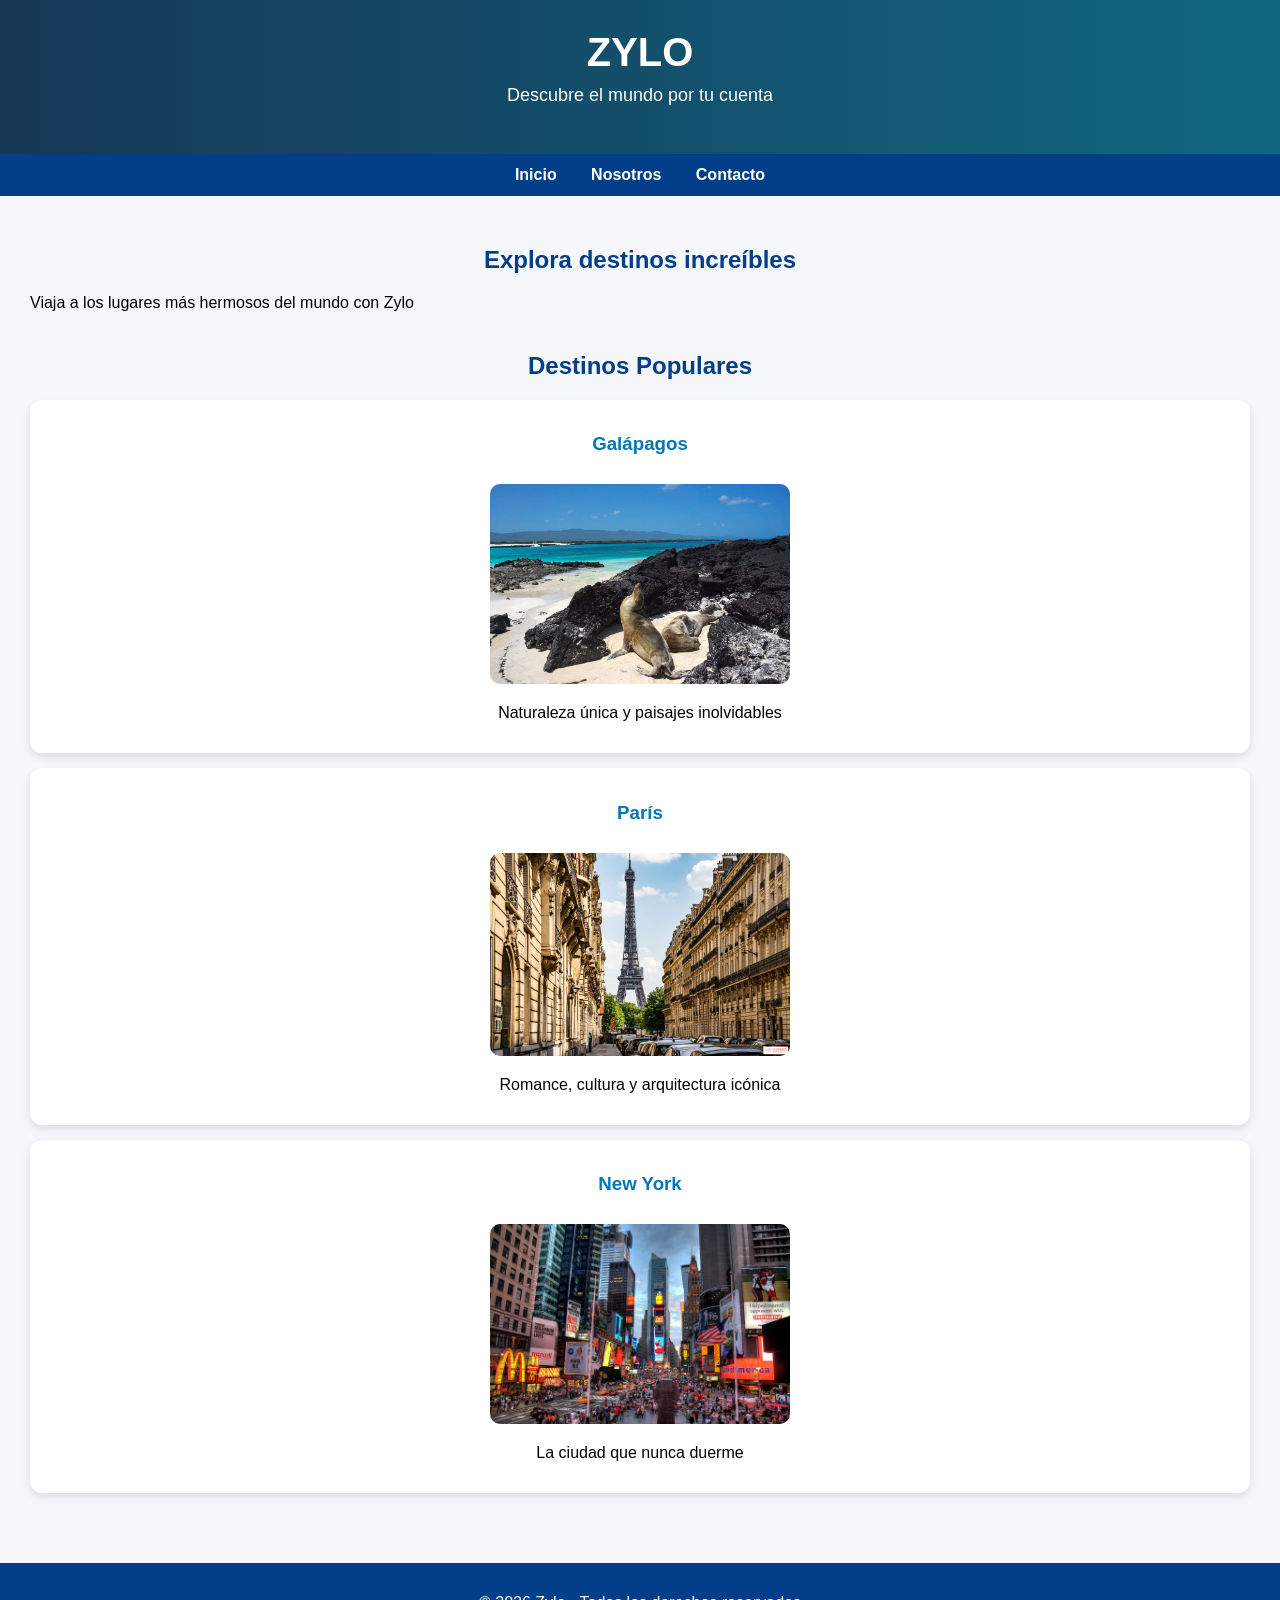
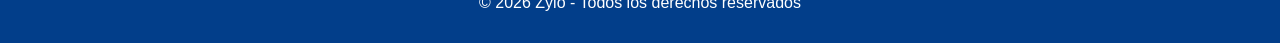
==== HTML/index.html @ 248eb71b "Primer Commit - Zylo" ====
<!DOCTYPE html>
<html lang="es">
<head>
    <meta charset="utf-8">
    <title>Zylo</title>
    <link rel="stylesheet" href="../CSS/style.css">
</head>

<body>

<!-- Header -->
 <header>
    <h1>ZYLO</h1>
    <p>Descubre el mundo por tu cuenta</p>
 </header>

<!-- Nav -->
<nav>
    <a href="index.html">Inicio</a>
    <a href="nosotros.html">Nosotros</a>
    <a href="contacto.html">Contacto</a>
</nav>

<main>
    <!-- Saludo para la bienvenida-->
     <section>
        <h2>Explora destinos increíbles</h2>
        <p>Viaja a los lugares más hermosos del mundo con Zylo</p>
     </section>

     <!--Destinos-->
     <section>
        <h2>Destinos Populares</h2>

        <article>
            <h3>Galápagos</h3>
            <img src="../CSS/img/islagalapagos.jpg" alt="foto de las Islas Galápagos" width="300">
            <p>Naturaleza única y paisajes inolvidables</p>
        </article>

        <article>
            <h3>París</h3>
            <img src="../CSS/img/paris.jpg" alt="Foto tomada en el centro de París" width="300">
            <p>Romance, cultura y arquitectura icónica</p>
        </article>

        <article>
            <h3>New York</h3>
            <img src="../CSS/img/newyork.jpg" alt="Foto de Times Square" width="300">
            <p>La ciudad que nunca duerme</p>
        </article>

     </section>

</main>

<!--Footer-->
<footer>
    <p>© 2026 Zylo - Todos los derechos reservados</p>
</footer>
</body>
</html>
---- CSS/style.css ----
body {
    margin: 0;
    font-family: 'Segoe UI', Tahoma, Geneva, Verdana, sans-serif;
    background-color: #f5f7fa;

}

/* Header */
header {
    background: linear-gradient(to right, #163857, #106780);
    color: white;
    text-align: center;
    padding: 30px 20px;
}

header h1{
    margin: 0;
    font-size: 40px;
}

header p{
    margin-top: 10px;
    font-size: 18px;
}

/* Nav */
nav {
    background-color: #023e8a;
    padding: 12px;
    text-align: center;
}

nav a {
    color: white;
    margin: 0 15px;
    text-decoration: none;
    font-weight: bold;
    transition: 0.6s;
}

nav a:hover {
    color: #90e0ef;
}

/* Main */
main {
    padding: 30px;
}

/* Secciones */
section {
    margin-bottom: 40px;
}


/* Destinos */
article {
    background: white;
    padding: 15px;
    margin: 15px 0;
    border-radius: 12px;
    box-shadow: 0 4px 10px rgba(0,0,0,0.1);
    text-align: center;
}


/* IMÁGENES */
article img {
    width: 100%;
    max-width: 300px;
    border-radius: 10px;
    margin-top: 10px;
}

/* TITULOS */
h2 {
    text-align: center;
    color: #023e8a;
}

h3 {
    color: #0077b6;
}

/* FOOTER */
footer {
    background-color: #023e8a;
    color: white;
    text-align: center;
    padding: 15px;
}


/* FORMULARIO */
form {
    max-width: 400px;
    margin: auto;
}

input, textarea, select {
    width: 100%;
    padding: 10px;
    margin-top: 5px;
    border-radius: 8px;
    border: 1px solid #ccc;
}

button {
    background: #0077b6;
    color: white;
    padding: 10px;
    border: none;
    border-radius: 8px;
    cursor: pointer;
    width: 100%;
}

button:hover {
    background: #023e8a;
}
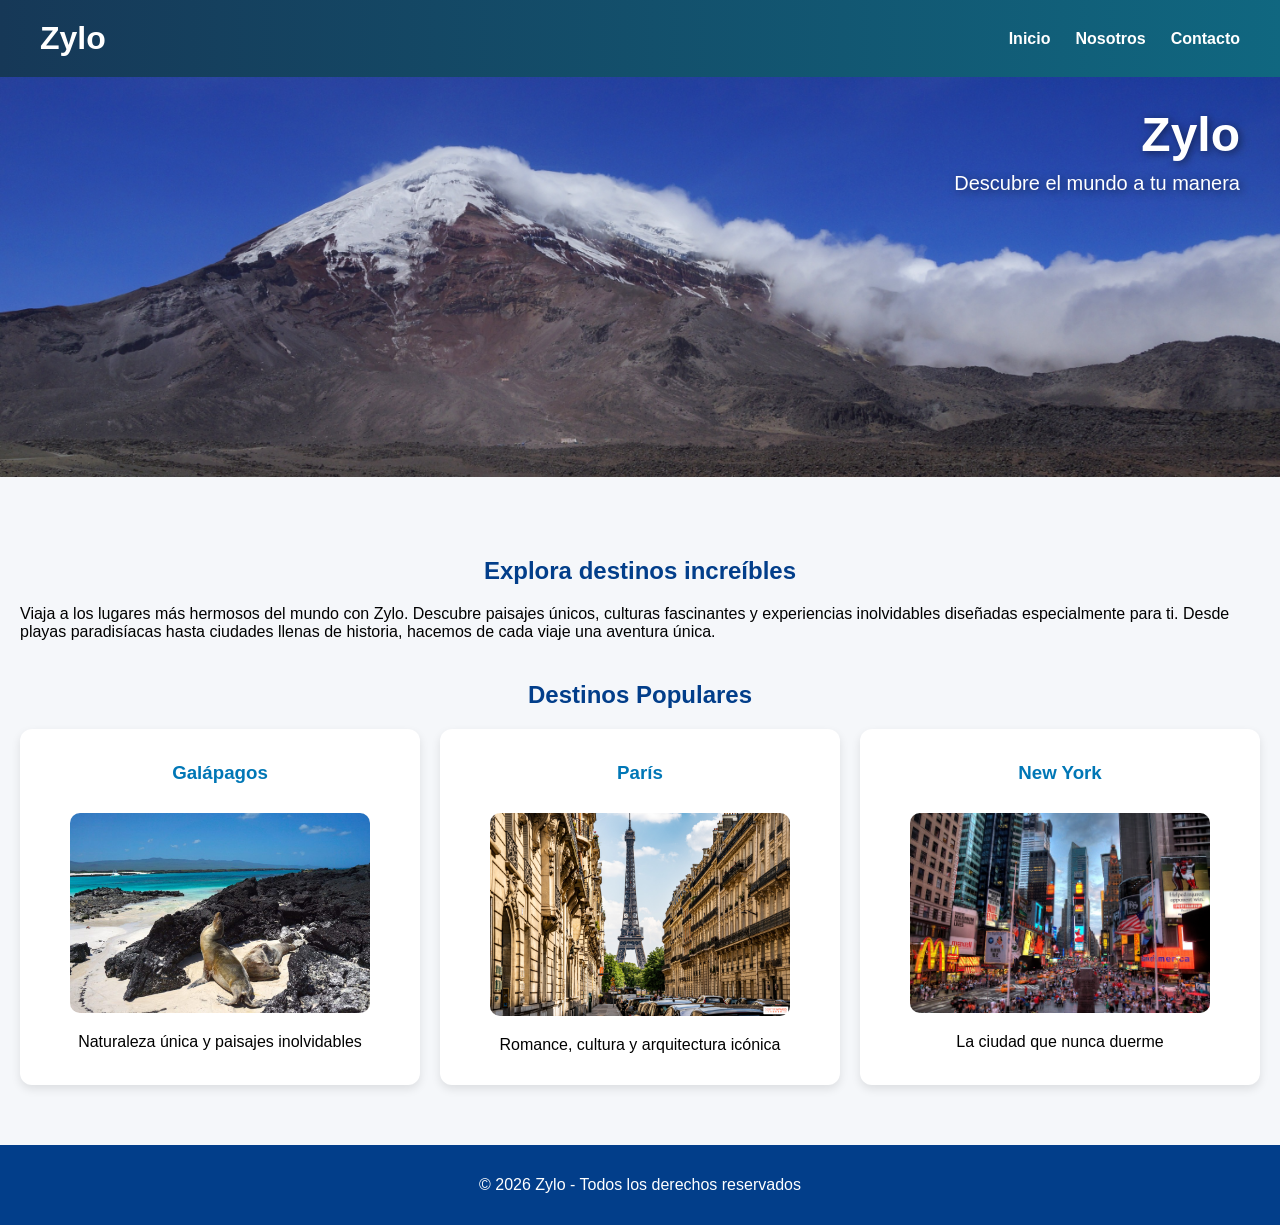
==== commit 919da1da: "cambios" ====
--- a/HTML/index.html
+++ b/HTML/index.html
@@ -8,55 +8,63 @@
 
 <body>
 
-<!-- Header -->
- <header>
-    <h1>ZYLO</h1>
-    <p>Descubre el mundo por tu cuenta</p>
- </header>
+<header>
+    <h1>Zylo</h1>
 
-<!-- Nav -->
-<nav>
+    <nav>
     <a href="index.html">Inicio</a>
     <a href="nosotros.html">Nosotros</a>
     <a href="contacto.html">Contacto</a>
 </nav>
+</header>
+
+<section class="hero">
+    <img src="../CSS/img/alejomiranda-ecuador-766946.jpg" alt="Chimborazo">
+    <div class="hero-content">
+        <h1>Zylo</h1>
+        <p>Descubre el mundo a tu manera</p>
+    </div>
+</section>
 
 <main>
     <!-- Saludo para la bienvenida-->
      <section>
         <h2>Explora destinos increíbles</h2>
-        <p>Viaja a los lugares más hermosos del mundo con Zylo</p>
+        <p>Viaja a los lugares más hermosos del mundo con Zylo. Descubre paisajes únicos, culturas fascinantes y experiencias inolvidables diseñadas especialmente para ti. Desde playas paradisíacas hasta ciudades llenas de historia, hacemos de cada viaje una aventura única.</p>
      </section>
 
      <!--Destinos-->
      <section>
         <h2>Destinos Populares</h2>
 
-        <article>
-            <h3>Galápagos</h3>
-            <img src="../CSS/img/islagalapagos.jpg" alt="foto de las Islas Galápagos" width="300">
-            <p>Naturaleza única y paisajes inolvidables</p>
-        </article>
+        <div class="destinos-container">
+            <article>
+                <h3>Galápagos</h3>
+                <img src="../CSS/img/islagalapagos.jpg" alt="foto de las Islas Galápagos" width="300">
+                <p>Naturaleza única y paisajes inolvidables</p>
+            </article>
 
-        <article>
-            <h3>París</h3>
-            <img src="../CSS/img/paris.jpg" alt="Foto tomada en el centro de París" width="300">
-            <p>Romance, cultura y arquitectura icónica</p>
-        </article>
+            <article>
+                <h3>París</h3>
+                <img src="../CSS/img/paris.jpg" alt="Foto tomada en el centro de París" width="300">
+                <p>Romance, cultura y arquitectura icónica</p>
+            </article>
 
-        <article>
-            <h3>New York</h3>
-            <img src="../CSS/img/newyork.jpg" alt="Foto de Times Square" width="300">
-            <p>La ciudad que nunca duerme</p>
-        </article>
+            <article>
+                <h3>New York</h3>
+                <img src="../CSS/img/newyork.jpg" alt="Foto de Times Square" width="300">
+                <p>La ciudad que nunca duerme</p>
+            </article>
+        </div>
 
      </section>
 
 </main>
 
-<!--Footer-->
+<!-- Footer -->
 <footer>
     <p>© 2026 Zylo - Todos los derechos reservados</p>
 </footer>
+
 </body>
 </html>
--- a/CSS/style.css
+++ b/CSS/style.css
@@ -9,30 +9,29 @@
 header {
     background: linear-gradient(to right, #163857, #106780);
     color: white;
-    text-align: center;
-    padding: 30px 20px;
+    padding: 20px 40px;
+    display: flex;
+    justify-content: space-between;
+    align-items: center;
 }
 
 header h1{
     margin: 0;
-    font-size: 40px;
+    font-size: 32px;
+    flex-shrink: 0;
 }
 
 header p{
-    margin-top: 10px;
-    font-size: 18px;
-}
-
-/* Nav */
-nav {
-    background-color: #023e8a;
-    padding: 12px;
-    text-align: center;
+    display: none;
+}
+
+header nav {
+    display: flex;
+    gap: 25px;
 }
 
 nav a {
     color: white;
-    margin: 0 15px;
     text-decoration: none;
     font-weight: bold;
     transition: 0.6s;
@@ -42,9 +41,45 @@
     color: #90e0ef;
 }
 
+/* Hero Section */
+.hero {
+    position: relative;
+    width: 100%;
+    height: 400px;
+    overflow: hidden;
+}
+
+.hero img {
+    width: 100%;
+    height: 100%;
+    object-fit: cover;
+    display: block;
+}
+
+.hero-content {
+    position: absolute;
+    top: 30px;
+    right: 40px;
+    text-align: right;
+    color: white;
+    text-shadow: 2px 2px 8px rgba(0, 0, 0, 0.5);
+
+}
+
+.hero-content h1 {
+    margin: 0;
+    font-size: 48px;
+    font-weight: bold;
+}
+
+.hero-content p {
+    margin: 10px 0 0 0;
+    font-size: 20px;
+}
+
 /* Main */
 main {
-    padding: 30px;
+    padding: 20px;
 }
 
 /* Secciones */
@@ -54,13 +89,22 @@
 
 
 /* Destinos */
+.destinos-container {
+    display: flex;
+    justify-content: space-between;
+    gap: 20px;
+    flex-wrap: wrap;
+}
+
 article {
     background: white;
     padding: 15px;
-    margin: 15px 0;
+    margin: 0;
     border-radius: 12px;
     box-shadow: 0 4px 10px rgba(0,0,0,0.1);
     text-align: center;
+    flex: 1;
+    min-width: 250px;
 }
 
 
@@ -117,4 +161,103 @@
 
 button:hover {
     background: #023e8a;
+}
+
+/* Página Nosotros */
+.nosotros-content {
+    display: flex;
+    gap: 40px;
+    align-items: flex-start;
+}
+
+.texto-nosotros {
+    flex: 2;
+    text-align: left;
+}
+
+.texto-nosotros h2 {
+    text-align: left;
+    color: #023e8a;
+}
+
+.texto-nosotros p, .texto-nosotros ul {
+    text-align: left;
+}
+
+.imagen-nosotros {
+    flex: 1;
+}
+
+.imagen-nosotros img {
+    width: 100%;
+    max-width: 400px;
+    border-radius: 12px;
+    box-shadow: 0 4px 10px rgba(0,0,0,0.1);
+}
+
+/* Página Contacto */
+.contacto-content {
+    display: flex;
+    gap: 15px;
+    align-items: flex-start;
+}
+
+.formulario-contacto {
+    flex: 1;
+    text-align: left;
+}
+
+.formulario-contacto h2 {
+    text-align: left;
+    color: #023e8a;
+}
+
+.formulario-contacto p {
+    text-align: left;
+}
+
+.destinos-contacto {
+    flex: 1;
+    text-align: left;
+}
+
+.destinos-contacto h2 {
+    text-align: left;
+    color: #023e8a;
+}
+
+.destinos-contacto .destinos-container {
+    display: flex;
+    flex-direction: column;
+    gap: 10px;
+}
+
+.destinos-contacto article {
+    margin: 0;
+    padding: 10px;
+    display: flex;
+    gap: 15px;
+    align-items: flex-start;
+}
+
+.destinos-contacto article img {
+    width: 120px;
+    height: 80px;
+    object-fit: cover;
+    border-radius: 8px;
+    flex-shrink: 0;
+}
+
+.destinos-contacto article .texto-destino {
+    flex: 1;
+}
+
+.destinos-contacto article h3 {
+    margin: 0 0 5px 0;
+    font-size: 16px;
+}
+
+.destinos-contacto article p {
+    margin: 0;
+    font-size: 14px;
 }
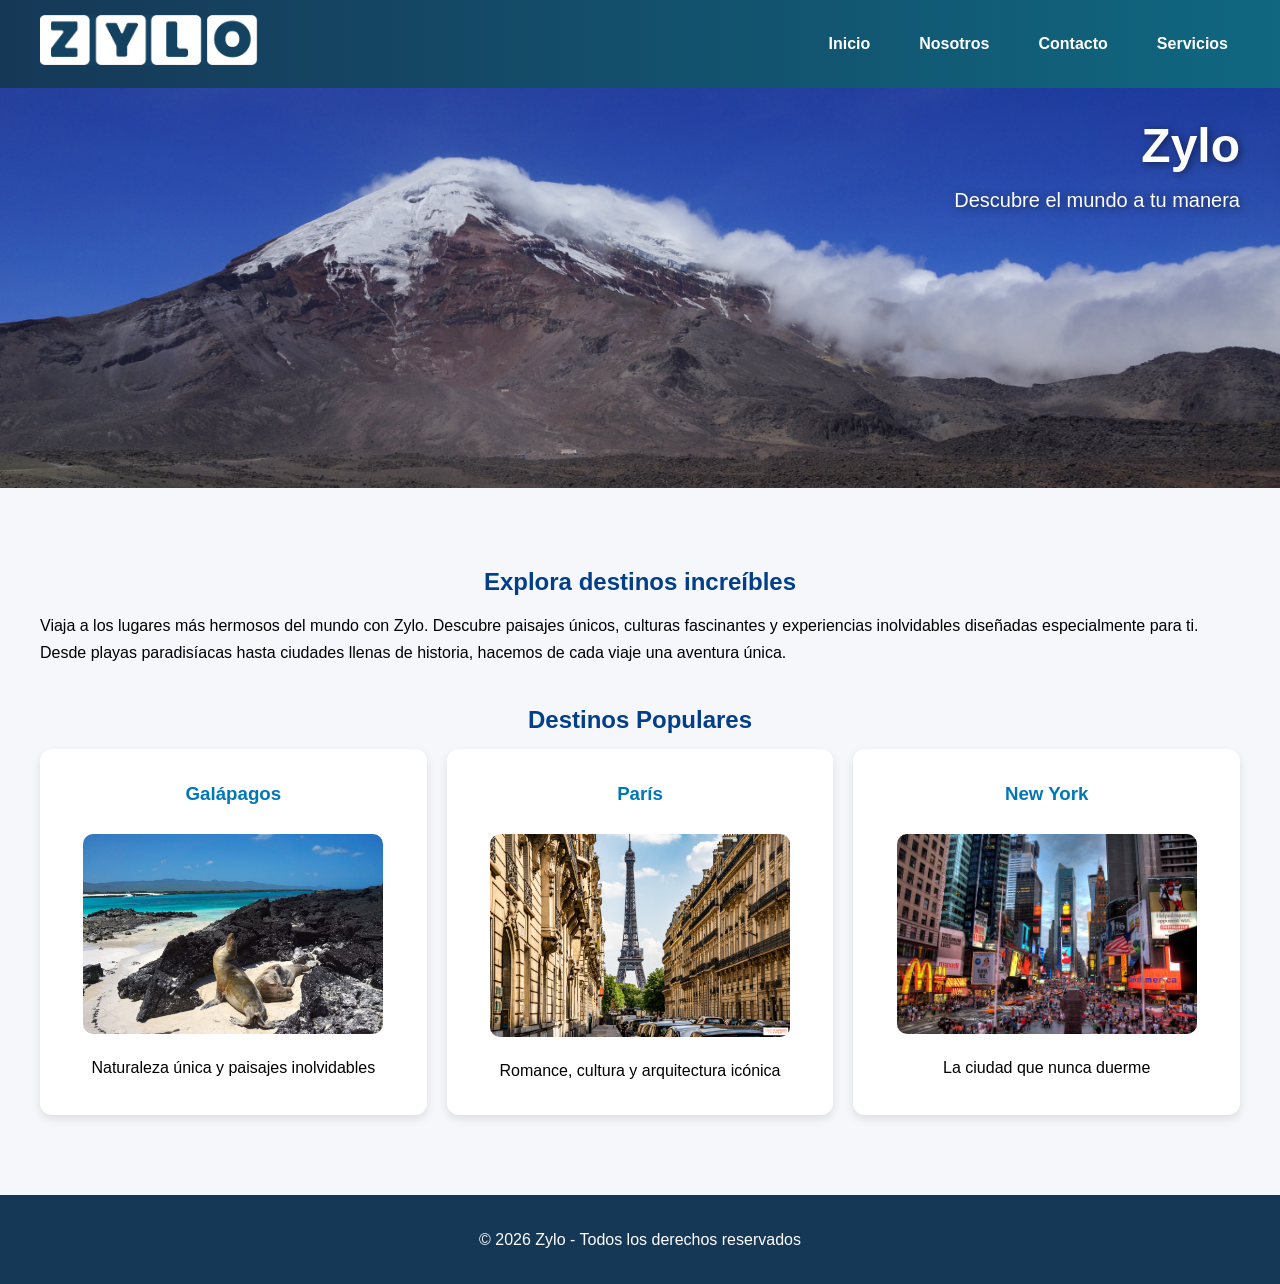
==== commit e844e320: "Nueva Pagina, y cambios, Logo" ====
--- a/HTML/index.html
+++ b/HTML/index.html
@@ -4,17 +4,21 @@
     <meta charset="utf-8">
     <title>Zylo</title>
     <link rel="stylesheet" href="../CSS/style.css">
+    <link rel="icon" href="../CSS/img/icon ZYLO-02-02.png " type="image/img">
 </head>
 
 <body>
 
 <header>
-    <h1>Zylo</h1>
+    <h1>
+        <img src="../CSS/img/Y - ZYLO_Mesa de trabajo 1.png" alt="ZYLO" logo>
+    </h1>
 
     <nav>
     <a href="index.html">Inicio</a>
     <a href="nosotros.html">Nosotros</a>
     <a href="contacto.html">Contacto</a>
+    <a href="servicios.html">Servicios</a>
 </nav>
 </header>
 
--- a/CSS/style.css
+++ b/CSS/style.css
@@ -9,10 +9,16 @@
 header {
     background: linear-gradient(to right, #163857, #106780);
     color: white;
-    padding: 20px 40px;
+    padding: 15px 40px;
     display: flex;
     justify-content: space-between;
     align-items: center;
+    box-shadow: 0 2px 8px rgba(0,0,0,0.2);
+}
+
+header h1 img{
+    height: 50px;
+    width: auto;
 }
 
 header h1{
@@ -35,10 +41,12 @@
     text-decoration: none;
     font-weight: bold;
     transition: 0.6s;
+    padding: 8px 12px;
+    border-radius: 6px;
 }
 
 nav a:hover {
-    color: #90e0ef;
+    color: #ffffff33;
 }
 
 /* Hero Section */
@@ -79,7 +87,9 @@
 
 /* Main */
 main {
-    padding: 20px;
+    max-width: 1100px;
+  margin: auto;
+  padding: 40px 20px;
 }
 
 /* Secciones */
@@ -120,15 +130,23 @@
 h2 {
     text-align: center;
     color: #023e8a;
+    margin-top: 0;
+    margin-bottom: 15px;
 }
 
 h3 {
     color: #0077b6;
 }
 
+/* PARRAFOS */
+p {
+  line-height: 1.7;
+  font-size: 16px;
+}
+
 /* FOOTER */
 footer {
-    background-color: #023e8a;
+    background-color: #163857;
     color: white;
     text-align: center;
     padding: 15px;
@@ -138,29 +156,45 @@
 /* FORMULARIO */
 form {
     max-width: 400px;
-    margin: auto;
+    margin: 0 auto; 
+    background: white;
+    padding: 30px; 
+    border-radius: 12px;
+    box-shadow: 0 4px 10px rgba(0,0,0,0.1);
+    text-align: left; 
 }
 
 input, textarea, select {
     width: 100%;
-    padding: 10px;
+    padding: 12px; 
     margin-top: 5px;
+    margin-bottom: 15px;
     border-radius: 8px;
     border: 1px solid #ccc;
+    box-sizing: border-box; 
+    font-family: inherit;
 }
 
 button {
     background: #0077b6;
     color: white;
-    padding: 10px;
+    padding: 12px;
     border: none;
     border-radius: 8px;
     cursor: pointer;
     width: 100%;
+    font-weight: bold;
+    font-size: 16px;
+    transition: 0.3s;
 }
 
 button:hover {
     background: #023e8a;
+}
+
+textarea {
+    height: 120px;
+    resize: none;
 }
 
 /* Página Nosotros */
@@ -173,15 +207,24 @@
 .texto-nosotros {
     flex: 2;
     text-align: left;
+    max-width: 650px;
+
 }
 
 .texto-nosotros h2 {
     text-align: left;
     color: #023e8a;
-}
-
-.texto-nosotros p, .texto-nosotros ul {
+    margin-top: 25px;
+}
+
+.texto-nosotros ul {
     text-align: left;
+    padding-left: 20px;
+    margin-top: 10px;
+}
+
+.texto-nosotros li {
+  margin-bottom: 8px;
 }
 
 .imagen-nosotros {
@@ -196,29 +239,43 @@
 }
 
 /* Página Contacto */
+
 .contacto-content {
     display: flex;
-    gap: 15px;
+    gap: 40px;
     align-items: flex-start;
+    justify-content: center; 
+     
+    
+}
+
+.contacto-content > section:first-child {
+    flex: 1;
+    min-width: 300px;
+    text-align: center; 
 }
 
 .formulario-contacto {
     flex: 1;
     text-align: left;
+    
 }
 
 .formulario-contacto h2 {
-    text-align: left;
     color: #023e8a;
+    margin-bottom: 10px;
+    text-align: center;
 }
 
 .formulario-contacto p {
-    text-align: left;
+    margin-bottom: 20px;
+    text-align: center;
 }
 
 .destinos-contacto {
     flex: 1;
-    text-align: left;
+    min-width: 300px;
+    text-align: center;
 }
 
 .destinos-contacto h2 {
@@ -260,4 +317,118 @@
 .destinos-contacto article p {
     margin: 0;
     font-size: 14px;
+}
+
+
+
+
+/* Móvil */
+@media (max-width: 600px) {
+    header {
+        flex-direction: column;
+        text-align: center;
+        gap: 10px;
+    }
+
+    header nav {
+        flex-direction: column;
+        gap: 10px;
+    }
+
+    .hero {
+        flex-direction: column;
+        gap: 10px;
+    }
+
+    .hero-content {
+        position: static;
+        text-align: center;
+        padding: 10px;
+    }
+
+    .nosotros-content,
+    .contacto-content {
+        flex-direction: column;
+        align-items: center;
+    }
+
+    .destinos-container {
+        flex-direction: column;
+        align-items: center;
+    }
+}
+
+/*  TABLET */
+@media (max-width: 900px) {
+
+    .destinos-container {
+        justify-content: center;
+    }
+
+    article {
+        flex: 0 0 45%;
+    }
+
+    .nosotros-content {
+        flex-direction: column;
+    }
+}
+
+
+/* Escritorio */
+@media (min-width: 1200px) {
+
+    main {
+        max-width: 1200px;
+    }
+}
+
+/* Para Servivios.html */
+.servicios-container {
+    display: flex;
+    gap: 20px;
+    flex-wrap: wrap;
+    justify-content: center;
+}
+
+.servicios-container article {
+    background: white;
+    padding: 20px;
+    border-radius: 12px;
+    text-align: center;
+    flex: 1;
+    min-width: 250px;
+}
+
+.servicios-container article {
+    background: white;
+    border-radius: 12px;
+    overflow: hidden;
+    text-align: center;
+    flex: 1;
+    min-width: 250px;
+    transition: 0.3s;
+}
+
+.servicios-container article:hover {
+    transform: translateY(-5px);
+}
+
+/* IMAGEN */
+.servicios-container article img {
+    width: 100%;
+    height: 150px;
+    object-fit: cover;
+}
+
+/* TITULO */
+.servicios-container h3 {
+    font-size: 20px;
+    margin-top: 10px;
+}
+
+/* TEXTO */
+.servicios-container p {
+    font-size: 15px;
+    padding: 0 10px 15px;
 }
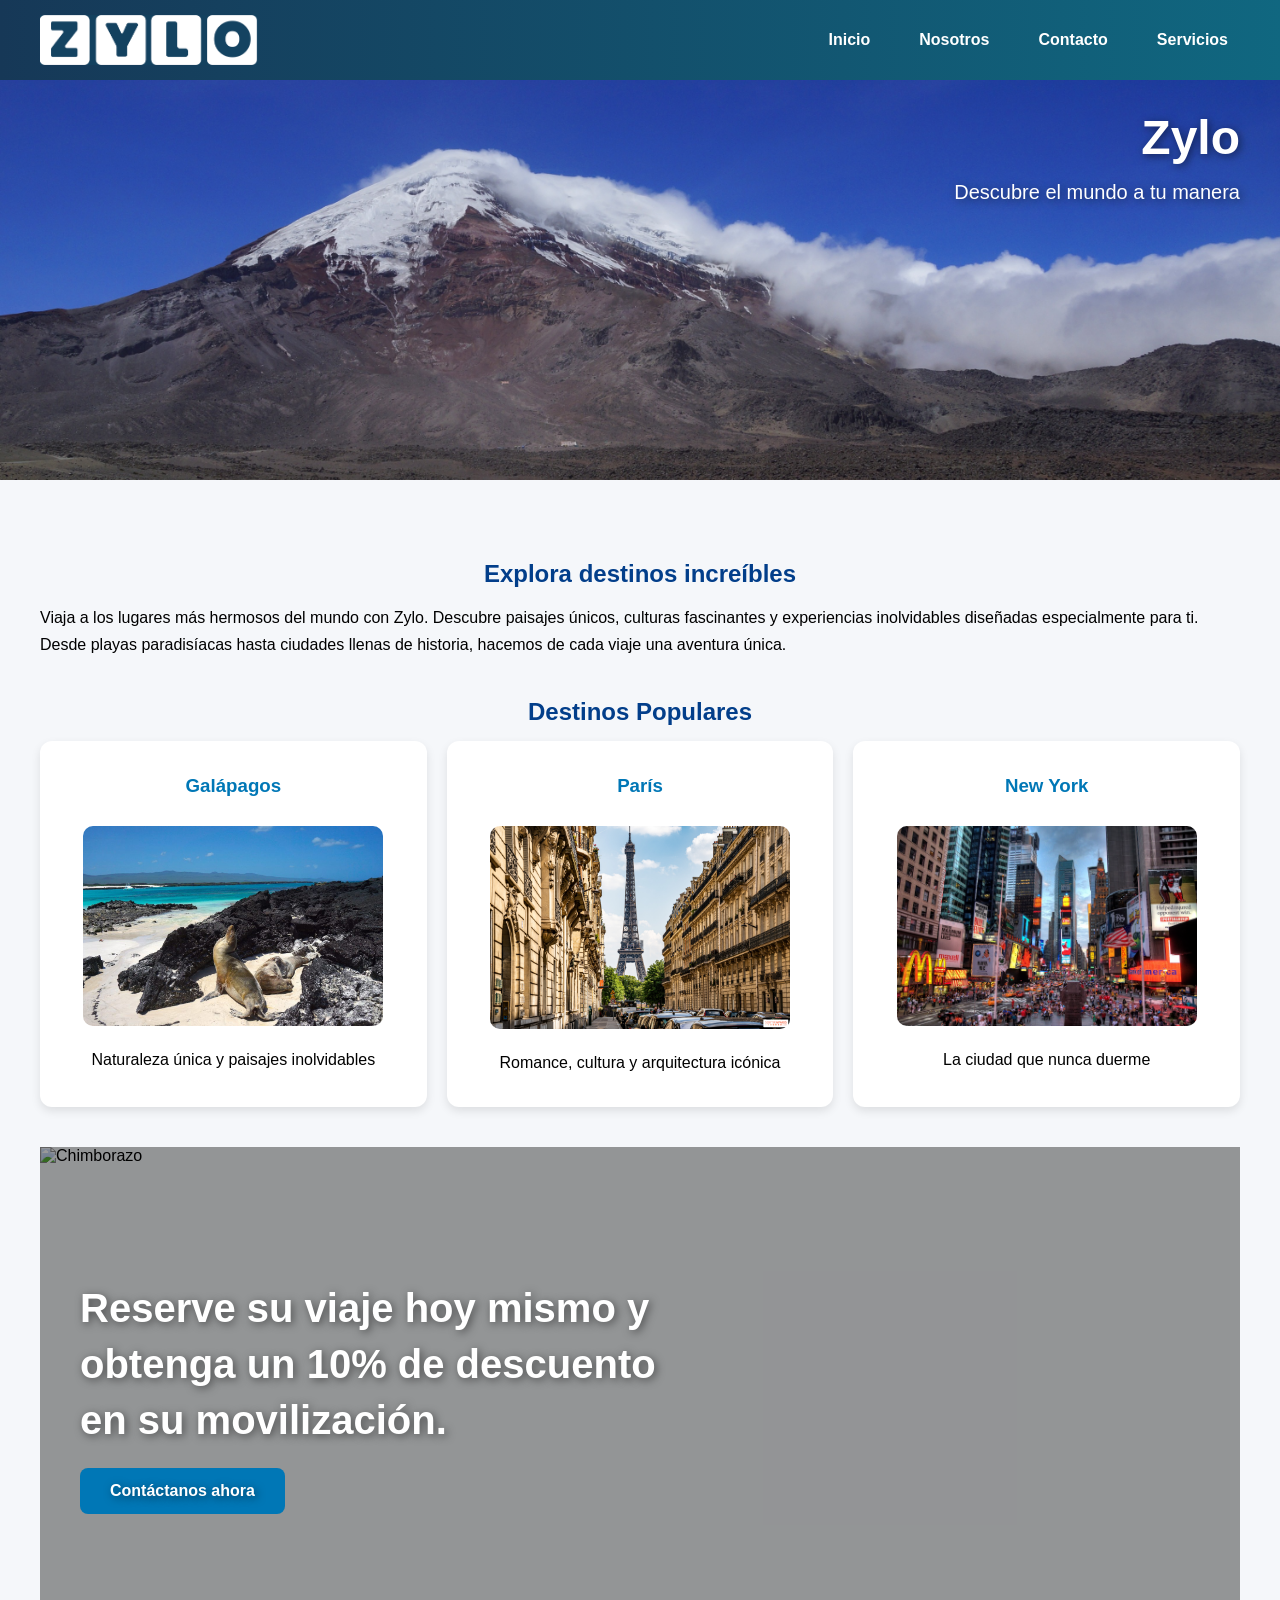
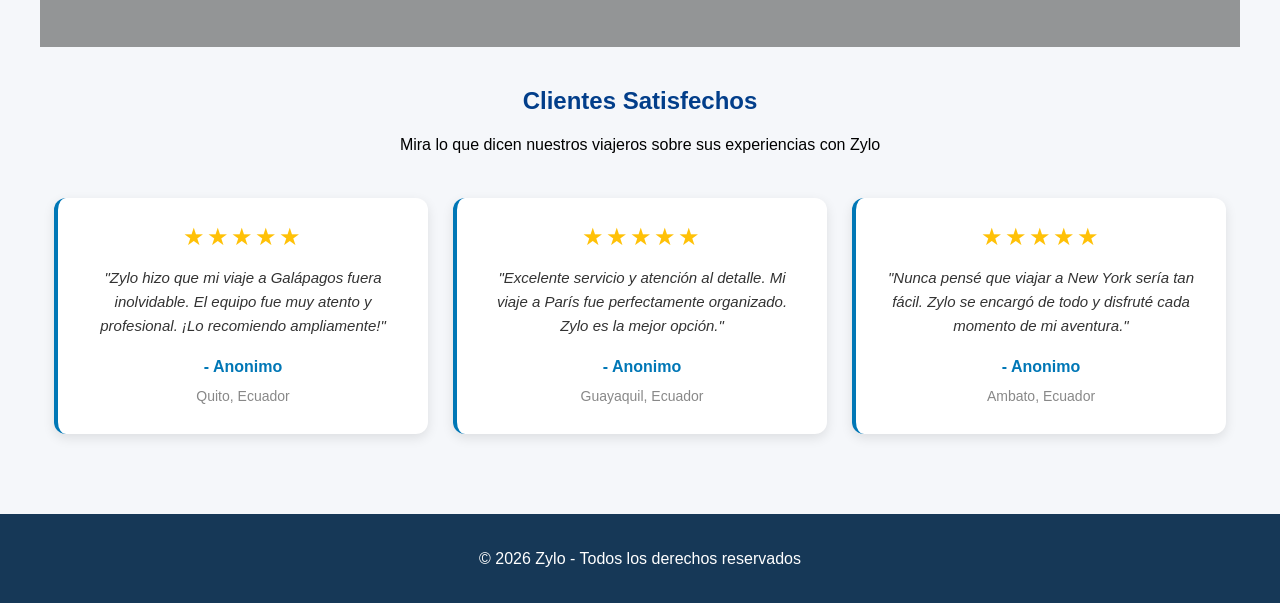
==== commit 1ec86d20: "cambios del home" ====
--- a/HTML/index.html
+++ b/HTML/index.html
@@ -11,7 +11,9 @@
 
 <header>
     <h1>
-        <img src="../CSS/img/Y - ZYLO_Mesa de trabajo 1.png" alt="ZYLO" logo>
+        <a href="index.html">
+            <img src="../CSS/img/Y - ZYLO_Mesa de trabajo 1.png" alt="ZYLO" logo>
+        </a>
     </h1>
 
     <nav>
@@ -63,6 +65,42 @@
 
      </section>
 
+     <section class="discount-hero">
+    <img src="../CSS/img/bulletrain743-travel-1767532.jpg" alt="Chimborazo">
+    <div class="discount-hero-content">
+        <h1>Reserve su viaje hoy mismo y obtenga un 10% de descuento en su movilización.</h1>
+        <a href="contacto.html" class="btn-contact">Contáctanos ahora</a>
+    </div>
+    </section>
+
+    <!-- Clientes Satisfechos -->
+    <section>
+        <h2>Clientes Satisfechos</h2>
+        <p style="text-align: center; margin-bottom: 40px;">Mira lo que dicen nuestros viajeros sobre sus experiencias con Zylo</p>
+        <div class="clientes-container">
+            <article class="cliente-card">
+                <div class="estrellas">★★★★★</div>
+                <p class="testimonio">"Zylo hizo que mi viaje a Galápagos fuera inolvidable. El equipo fue muy atento y profesional. ¡Lo recomiendo ampliamente!"</p>
+                <p class="cliente-nombre">- Anonimo</p>
+                <p class="cliente-ciudad">Quito, Ecuador</p>
+            </article>
+
+            <article class="cliente-card">
+                <div class="estrellas">★★★★★</div>
+                <p class="testimonio">"Excelente servicio y atención al detalle. Mi viaje a París fue perfectamente organizado. Zylo es la mejor opción."</p>
+                <p class="cliente-nombre">- Anonimo</p>
+                <p class="cliente-ciudad">Guayaquil, Ecuador</p>
+            </article>
+
+            <article class="cliente-card">
+                <div class="estrellas">★★★★★</div>
+                <p class="testimonio">"Nunca pensé que viajar a New York sería tan fácil. Zylo se encargó de todo y disfruté cada momento de mi aventura."</p>
+                <p class="cliente-nombre">- Anonimo</p>
+                <p class="cliente-ciudad">Ambato, Ecuador</p>
+            </article>
+        </div>
+    </section>
+
 </main>
 
 <!-- Footer -->
--- a/CSS/style.css
+++ b/CSS/style.css
@@ -2,7 +2,9 @@
     margin: 0;
     font-family: 'Segoe UI', Tahoma, Geneva, Verdana, sans-serif;
     background-color: #f5f7fa;
-
+    min-height: 100vh;
+    display: flex;
+    flex-direction: column;
 }
 
 /* Header */
@@ -14,6 +16,18 @@
     justify-content: space-between;
     align-items: center;
     box-shadow: 0 2px 8px rgba(0,0,0,0.2);
+}
+
+header h1 a {
+    display: flex;
+    align-items: center;
+    text-decoration: none;
+    color: white;
+    transition: 0.3s;
+}
+
+header h1 a:hover img {
+    opacity: 0.8;
 }
 
 header h1 img{
@@ -85,11 +99,81 @@
     font-size: 20px;
 }
 
+.discount-hero{
+    position: relative;
+    width: 100%;
+    height: 500px;
+    overflow: hidden;
+}
+
+.discount-hero img {
+    width: 100%;
+    height: 100%;
+    object-fit: cover;
+    display: block;
+}
+
+.discount-hero::before {
+    content: '';
+    position: absolute;
+    top: 0;
+    left: 0;
+    right: 0;
+    bottom: 0;
+    background: rgba(0, 0, 0, 0.4);
+    z-index: 1;
+}
+
+.discount-hero-content {
+    position: absolute;
+    top: 50%;
+    left: 40px;
+    transform: translateY(-50%);
+    text-align: left;
+    color: white;
+    text-shadow: 2px 2px 8px rgba(0, 0, 0, 0.5);
+    z-index: 2;
+    max-width: 600px;
+}
+
+.discount-hero-content h1 {
+    margin: 0 0 20px 0;
+    font-size: 40px;
+    font-weight: bold;
+    line-height: 1.4;
+}
+
+.discount-hero-content p {
+    margin: 0 0 30px 0;
+    font-size: 18px;
+}
+
+.discount-hero-content .btn-contact {
+    display: inline-block;
+    background: #0077b6;
+    color: white;
+    padding: 14px 30px;
+    border: none;
+    border-radius: 8px;
+    text-decoration: none;
+    font-weight: bold;
+    font-size: 16px;
+    transition: all 0.3s ease;
+    cursor: pointer;
+}
+
+.discount-hero-content .btn-contact:hover {
+    background: #023e8a;
+    transform: translateY(-3px);
+    box-shadow: 0 6px 15px rgba(0, 0, 0, 0.3);
+}
+
 /* Main */
 main {
     max-width: 1100px;
   margin: auto;
   padding: 40px 20px;
+  flex: 1;
 }
 
 /* Secciones */
@@ -346,6 +430,38 @@
         padding: 10px;
     }
 
+    .discount-hero {
+        height: 350px;
+    }
+
+    .discount-hero-content {
+        left: 20px;
+        right: 20px;
+        max-width: none;
+    }
+
+    .discount-hero-content h1 {
+        font-size: 28px;
+    }
+
+    .discount-hero-content p {
+        font-size: 16px;
+    }
+
+    .discount-hero-content .btn-contact {
+        width: 100%;
+        text-align: center;
+    }
+
+    .clientes-container {
+        flex-direction: column;
+        align-items: center;
+    }
+
+    .cliente-card {
+        max-width: 100%;
+    }
+
     .nosotros-content,
     .contacto-content {
         flex-direction: column;
@@ -361,6 +477,10 @@
 /*  TABLET */
 @media (max-width: 900px) {
 
+    .discount-hero-content h1 {
+        font-size: 32px;
+    }
+
     .destinos-container {
         justify-content: center;
     }
@@ -431,4 +551,59 @@
 .servicios-container p {
     font-size: 15px;
     padding: 0 10px 15px;
+}
+
+/* Clientes Satisfechos */
+.clientes-container {
+    display: flex;
+    gap: 25px;
+    flex-wrap: wrap;
+    justify-content: center;
+    margin-top: 30px;
+}
+
+.cliente-card {
+    background: white;
+    padding: 25px;
+    border-radius: 12px;
+    box-shadow: 0 4px 12px rgba(0, 0, 0, 0.1);
+    flex: 1;
+    min-width: 280px;
+    max-width: 320px;
+    border-left: 4px solid #0077b6;
+    transition: all 0.3s ease;
+    text-align: center;
+}
+
+.cliente-card:hover {
+    transform: translateY(-8px);
+    box-shadow: 0 8px 20px rgba(0, 0, 0, 0.15);
+}
+
+.cliente-card .estrellas {
+    font-size: 24px;
+    color: #ffc107;
+    margin-bottom: 15px;
+    letter-spacing: 2px;
+}
+
+.cliente-card .testimonio {
+    font-size: 15px;
+    font-style: italic;
+    color: #333;
+    line-height: 1.6;
+    margin: 15px 0;
+}
+
+.cliente-card .cliente-nombre {
+    font-weight: bold;
+    color: #0077b6;
+    margin: 10px 0 5px 0;
+    font-size: 16px;
+}
+
+.cliente-card .cliente-ciudad {
+    color: #888;
+    font-size: 14px;
+    margin: 0;
 }
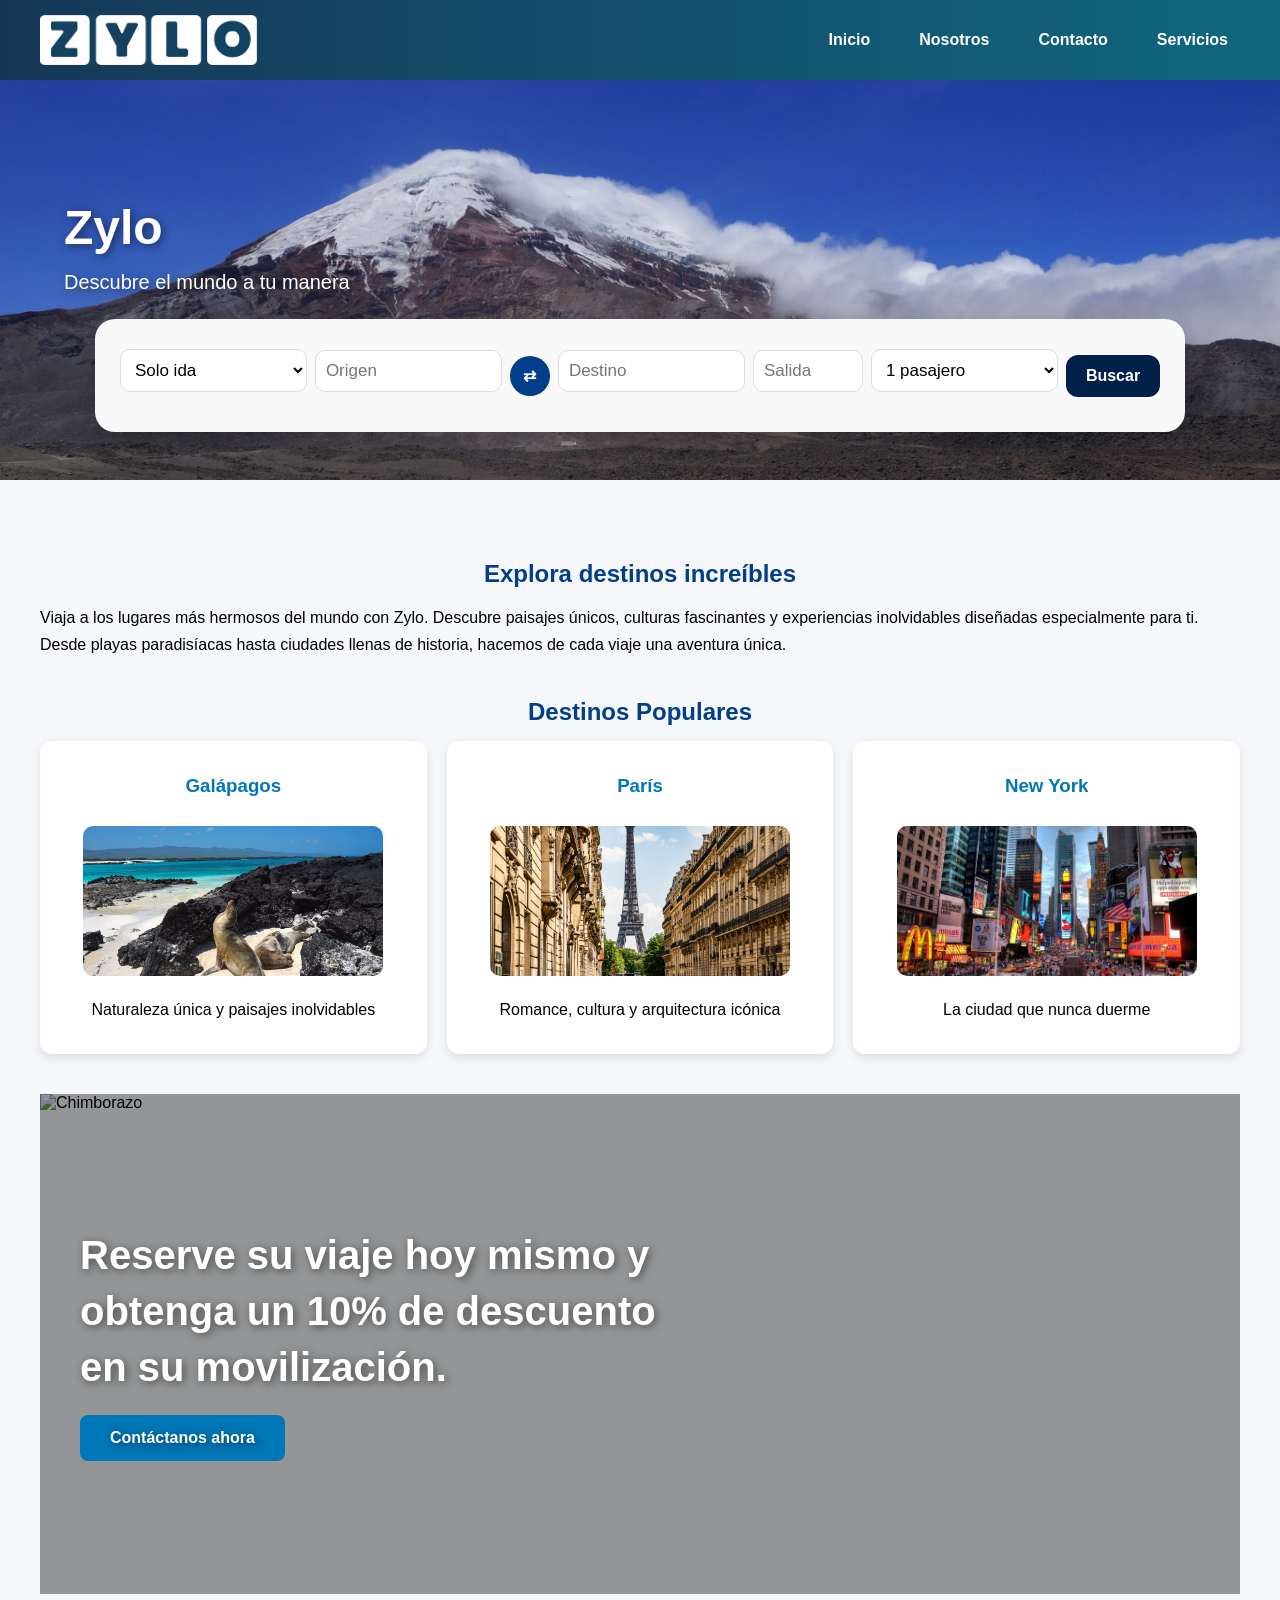
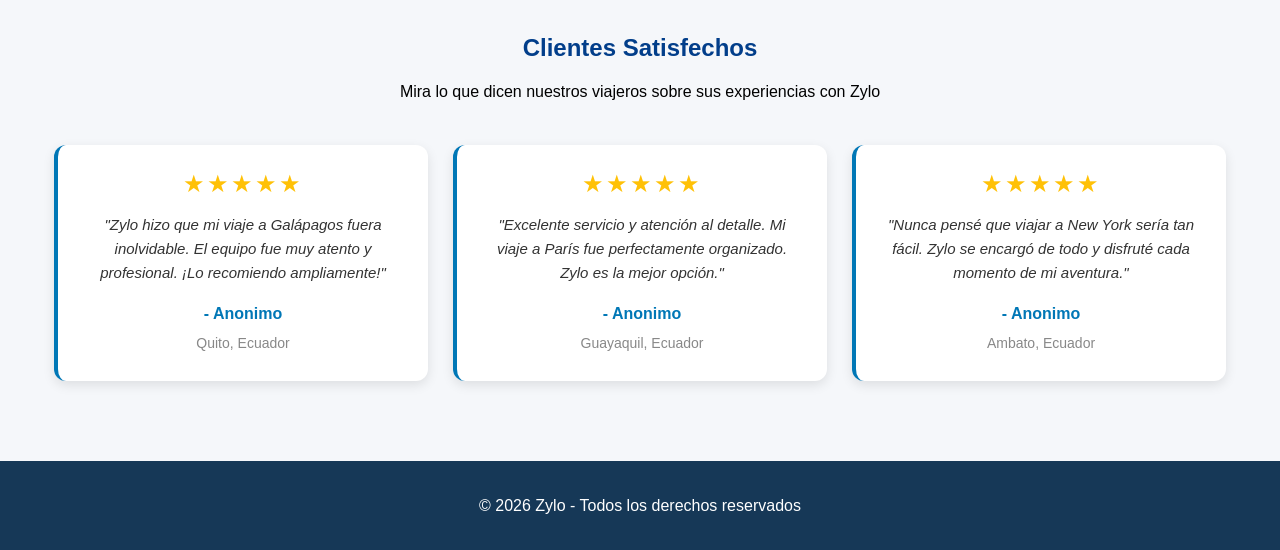
==== commit ed33efa3: "Agregó modal de contacto + formulario de búsqueda de vuelos" ====
--- a/HTML/index.html
+++ b/HTML/index.html
@@ -5,6 +5,8 @@
     <title>Zylo</title>
     <link rel="stylesheet" href="../CSS/style.css">
     <link rel="icon" href="../CSS/img/icon ZYLO-02-02.png " type="image/img">
+    <link rel="stylesheet" href="https://cdn.jsdelivr.net/npm/flatpickr/dist/flatpickr.min.css">
+    <script src="https://cdn.jsdelivr.net/npm/flatpickr"></script>
 </head>
 
 <body>
@@ -25,11 +27,44 @@
 </header>
 
 <section class="hero">
-    <img src="../CSS/img/alejomiranda-ecuador-766946.jpg" alt="Chimborazo">
-    <div class="hero-content">
-        <h1>Zylo</h1>
-        <p>Descubre el mundo a tu manera</p>
-    </div>
+
+  <img src="../CSS/img/alejomiranda-ecuador-766946.jpg" alt="Chimborazo">
+
+  <div class="hero-content">
+    <h1>Zylo</h1>
+    <p>Descubre el mundo a tu manera</p>
+
+    <!-- BARRA DE BÚSQUEDA -->
+    <form id="formVuelos" class="search-bar">
+
+    <select id="tipoVuelo">
+        <option value="ida">Solo ida</option>
+        <option value="idaVuelta">Ida y vuelta</option>
+    </select>
+
+    <input type="text" id="origen" placeholder="Origen">
+
+    <button type="button" class="swap">⇄</button>
+
+    <input type="text" id="destino" placeholder="Destino">
+
+    <input type="text" id="fechaSalida" placeholder="Salida">
+    <input type="text" id="fechaRegreso" placeholder="Regreso">
+
+    <select id="pasajeros">
+        <option>1 pasajero</option>
+        <option>2 pasajeros</option>
+        <option>3 pasajeros</option>
+    </select>
+
+
+    <button type="submit" id="btnBuscar">
+        Buscar
+    </button>
+
+    </form>
+
+  </div>
 </section>
 
 <main>
@@ -108,5 +143,25 @@
     <p>© 2026 Zylo - Todos los derechos reservados</p>
 </footer>
 
+
+    <div id="modalContacto" class="modal">
+    <div class="modal-content">
+        
+        <h2>Primera vez</h2>
+        <p>¿Deseas recibir notificaciones de tu viaje?</p>
+
+        <input type="email" id="modalEmail" placeholder="Correo electrónico">
+        <input type="tel" id="modalPhone" placeholder="09XXXXXXXX" pattern="09[0-9]{8}">
+
+        <div class="modal-actions">
+        <button type="button" id="cancelarModal">Cancelar</button>
+        <button type="button" id="guardarModal">Continuar</button>
+        </div>
+
+    </div>
+    </div>
+
+<script src="../JS/form.js"></script>
+<script src="../JS/pick-date.js"></script>
 </body>
 </html>
--- a/CSS/style.css
+++ b/CSS/style.css
@@ -80,9 +80,10 @@
 
 .hero-content {
     position: absolute;
-    top: 30px;
-    right: 40px;
-    text-align: right;
+    top: 30%;
+    left: 5%;
+    right: 5%;
+    text-align: left;
     color: white;
     text-shadow: 2px 2px 8px rgba(0, 0, 0, 0.5);
 
@@ -492,6 +493,12 @@
     .nosotros-content {
         flex-direction: column;
     }
+    
+    .hero {
+    position: relative;
+    width: 100%;
+    height: 500px;
+    }
 }
 
 
@@ -536,6 +543,11 @@
 
 /* IMAGEN */
 .servicios-container article img {
+    width: 100%;
+    height: 150px;
+    object-fit: cover;
+}
+.destinos-container article img {
     width: 100%;
     height: 150px;
     object-fit: cover;
@@ -606,4 +618,190 @@
     color: #888;
     font-size: 14px;
     margin: 0;
-}+}
+
+.full-width {
+  width: 100%;
+}
+
+
+
+/*  FORMULARIO DE VUELOS (SE ESPECIFICÓ PARA NO AFECTA OTROS) */
+
+form.search-bar {
+  max-width: 95%;
+  width: fit-content;
+  margin-top: 20px;
+  display: flex;
+  flex-wrap: wrap;
+  align-items: center;
+  gap: 8px;
+  background: #f9f9f9;
+  padding: 25px;
+  border-radius: 20px;
+  box-shadow: 0 15px 40px rgba(0,0,0,0.25);
+  margin: 20px auto;
+  justify-content: center;
+}
+
+/* INPUTS Y SELECT DEL FORMULARIO VUELO */
+form.search-bar input,
+form.search-bar select {
+  flex: 1;
+  min-width: 140px;
+  padding: 10px;
+  border-radius: 10px;
+  border: 1px solid #ddd;
+  background: white;
+  font-size: 17px;
+}
+
+/* BOTÓN BUSCAR */
+form.search-bar button[type="submit"] {
+  width: auto;
+  padding: 12px 20px;
+
+  background: #01214b;
+  color: white;
+
+  border: none;
+  border-radius: 12px;
+
+  font-weight: bold;
+  cursor: pointer;
+}
+
+/* BOTÓN INTERCAMBIAR */
+form.search-bar .swap {
+  display: flex;             
+  align-items: center;  
+  justify-content: center;
+  flex: 0 0 auto;
+  width: 40px;
+  height: 40px;
+  border-radius: 50%;
+  border: none;
+  background: #023e8a;
+  cursor: pointer;
+}
+
+#fechaSalida,
+#fechaRegreso {
+  flex: 0 0 auto;      
+  width: 110px;      
+  min-width: 100px;
+  max-width: 120px;
+}
+
+
+
+/* bloque oculto */
+.extra-fields {
+  width: 100%;
+  display: flex;
+  flex-wrap: wrap;
+  gap: 10px;
+  padding: 10px;
+  border-radius: 10px;
+  background: #f5f5f5;
+}
+
+/* inputs dentro del bloque oculto */
+.extra-fields input {
+  flex: 1;
+  min-width: 200px;
+  padding: 10px;
+  border-radius: 8px;
+  border: 1px solid #ccc;
+}
+
+/* checkbox */
+.checkbox-main,
+.checkbox-secondary {
+  display: flex;
+  align-items: center;
+  gap: 6px;
+}
+
+/* RESPONSIVO */
+@media (max-width: 768px) {
+  form.search-bar {
+    flex-direction: column;
+    align-items: stretch;
+  }
+
+  form.search-bar input,
+  form.search-bar select {
+    width: 100%;
+  }
+
+  form.search-bar button {
+    width: 100%;
+  }
+
+  .swap {
+    align-self: center;
+  }
+
+  .hero {
+    position: relative;
+    width: 100%;
+    height: 1000px;
+}
+
+}
+
+
+
+
+
+.modal {
+  display: none;
+  position: fixed;
+  top: 0;
+  left: 0;
+  width: 100%;
+  height: 100%;
+  background: rgba(0,0,0,0.5);
+  justify-content: center;
+  align-items: center;
+  z-index: 999;
+}
+
+/* caja */
+.modal-content {
+  background: white;
+  padding: 25px;
+  border-radius: 15px;
+  width: 90%;
+  max-width: 400px;
+  text-align: center;
+  animation: fadeIn 0.3s ease;
+}
+
+/* inputs */
+.modal-content input {
+  width: 100%;
+  margin-bottom: 10px;
+  padding: 10px;
+  border-radius: 8px;
+  border: 1px solid #ccc;
+}
+
+/* botones */
+.modal-actions {
+  display: flex;
+  gap: 10px;
+}
+
+.modal-actions button {
+  width: 100%;
+}
+
+/* animación */
+@keyframes fadeIn {
+  from { opacity: 0; transform: translateY(-10px); }
+  to { opacity: 1; transform: translateY(0); }
+}
+
+
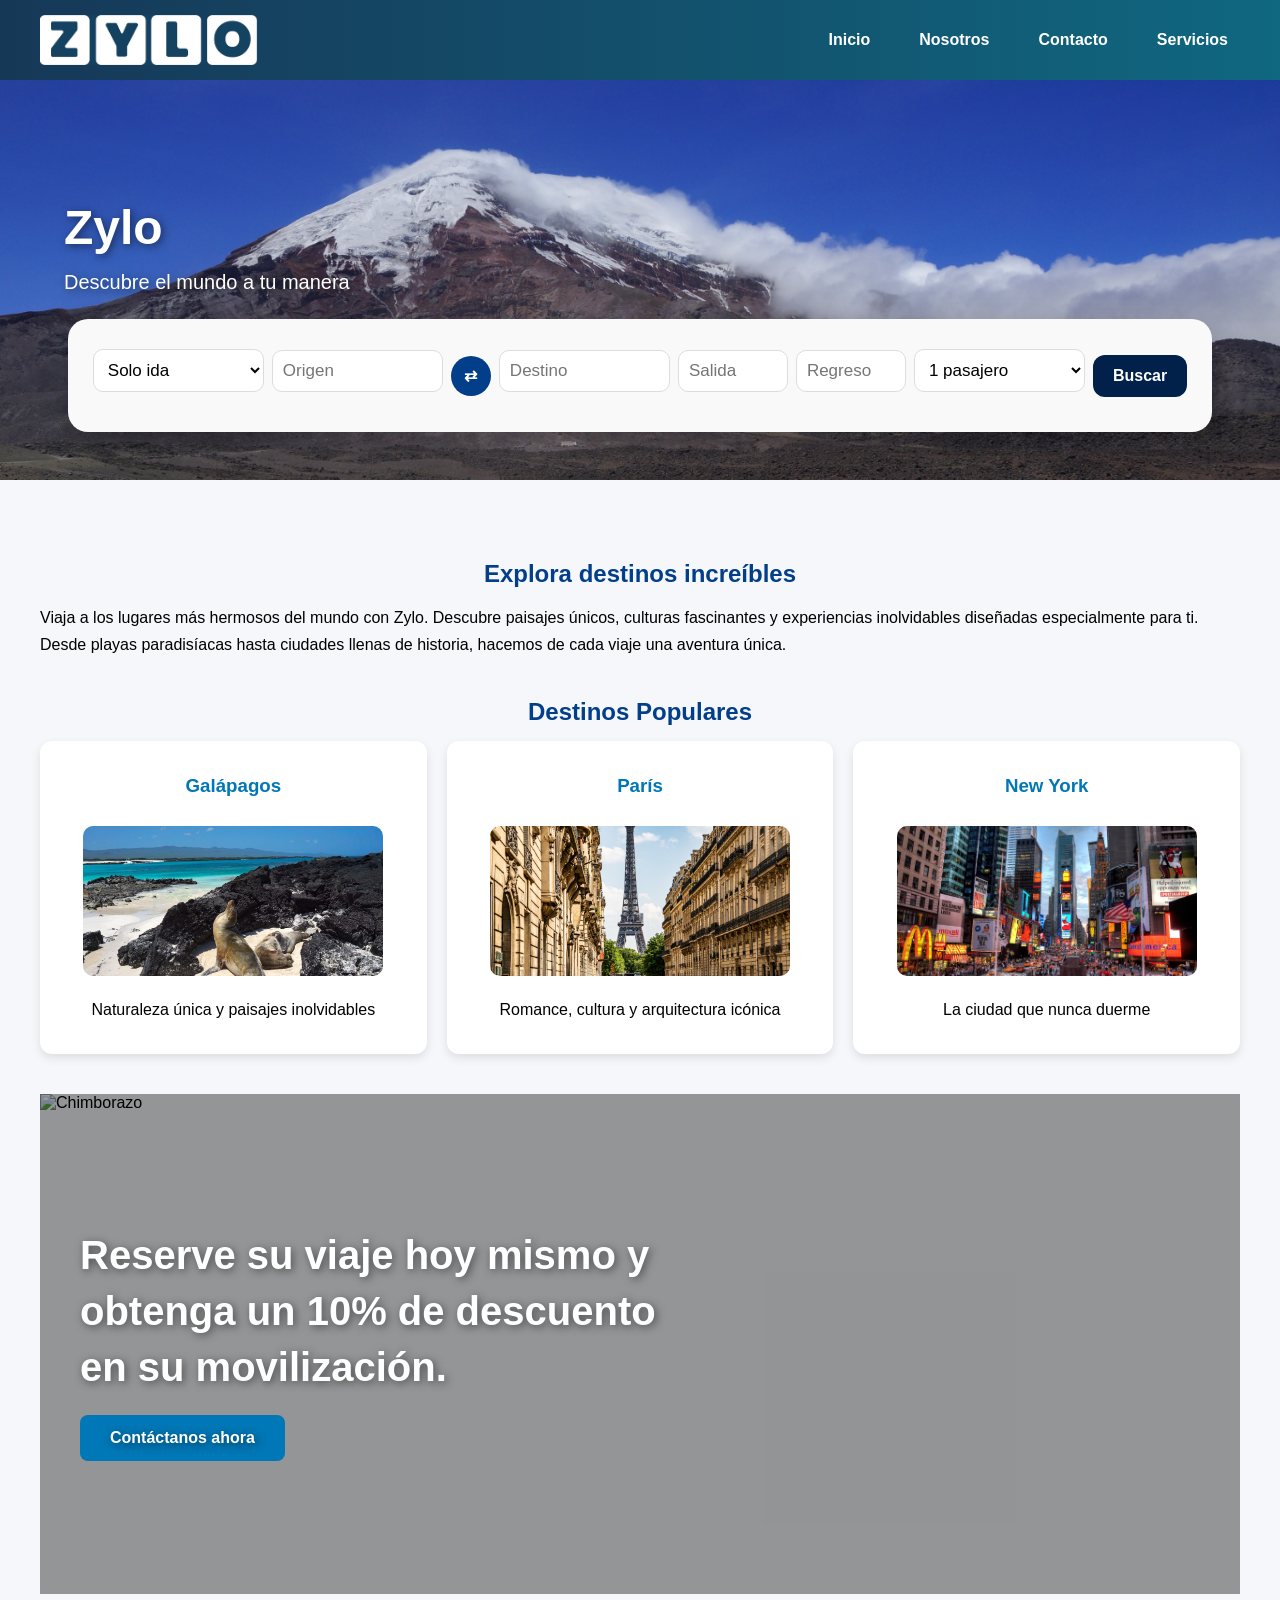
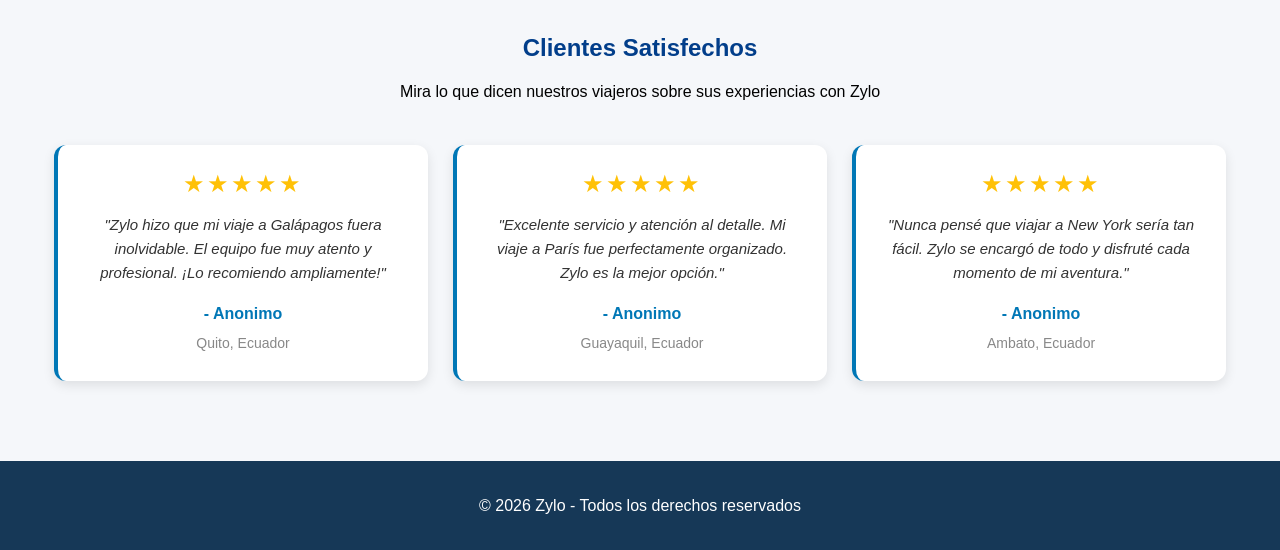
==== commit d4b2d270: "Actualización" ====
--- a/HTML/index.html
+++ b/HTML/index.html
@@ -36,6 +36,7 @@
 
     <!-- BARRA DE BÚSQUEDA -->
     <form id="formVuelos" class="search-bar">
+    
 
     <select id="tipoVuelo">
         <option value="ida">Solo ida</option>
@@ -63,6 +64,9 @@
     </button>
 
     </form>
+    <div id="resultadoBusqueda" class="inicial">
+        Ingresa los datos y realiza tu búsqueda.
+    </div>
 
   </div>
 </section>
@@ -151,7 +155,10 @@
         <p>¿Deseas recibir notificaciones de tu viaje?</p>
 
         <input type="email" id="modalEmail" placeholder="Correo electrónico">
+        <small class="error-msg" id="errorEmail"></small>
+
         <input type="tel" id="modalPhone" placeholder="09XXXXXXXX" pattern="09[0-9]{8}">
+        <small class="error-msg" id="errorPhone"></small>
 
         <div class="modal-actions">
         <button type="button" id="cancelarModal">Cancelar</button>
--- a/CSS/style.css
+++ b/CSS/style.css
@@ -805,3 +805,50 @@
 }
 
 
+.error-msg {
+    color: red;
+    font-size: 13px;
+    display: block;
+    margin-top: -10px;
+    margin-bottom: 10px;
+}
+
+.input-error {
+    border: 2px solid red;
+}
+
+.input-ok {
+    border: 2px solid green;
+}
+
+.mensaje-exito {
+    color: green;
+    font-weight: bold;
+    text-align: center;
+    margin-top: 15px;
+}
+
+.inicial {
+    text-align: center;
+    padding: 20px;
+    color: #333;
+}
+
+.buscando {
+    text-align: center;
+    padding: 20px;
+    font-weight: bold;
+    color: #0077b6;
+}
+
+.resultado {
+    padding: 20px;
+}
+
+.card-resultado {
+    background: white;
+    padding: 20px;
+    border-radius: 12px;
+    box-shadow: 0 4px 10px rgba(0,0,0,0.1);
+    text-align: center;
+}
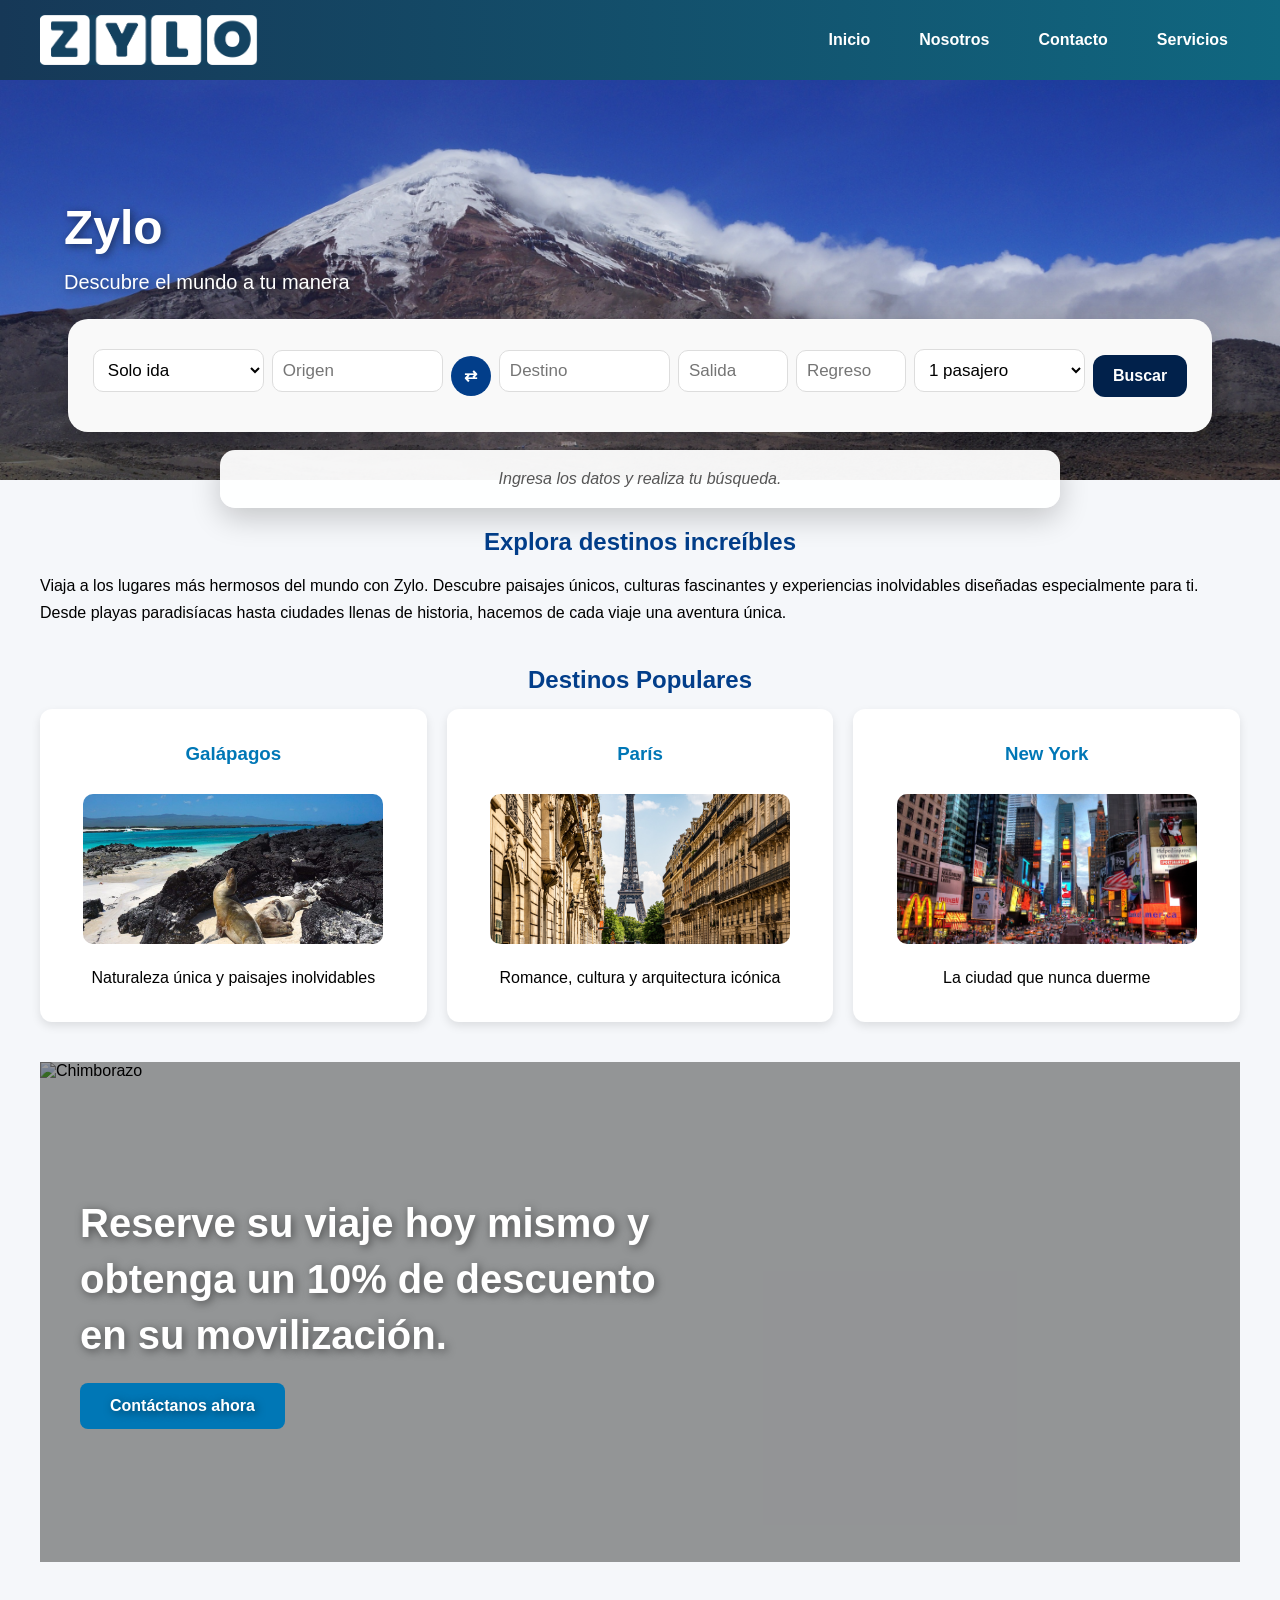
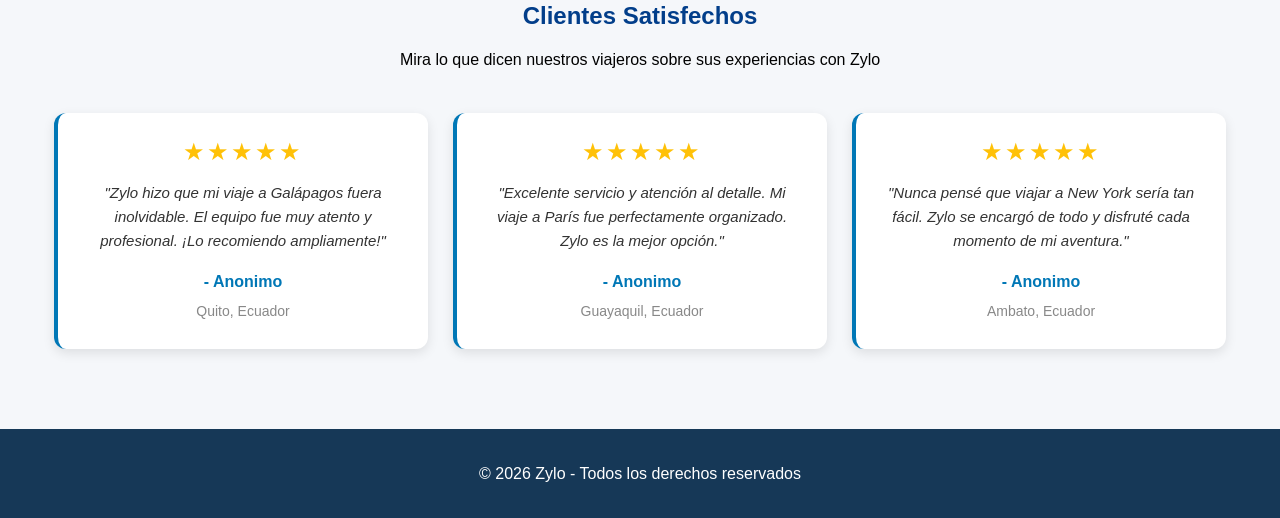
==== commit 6a328fe1: "cambios2334" ====
--- a/HTML/index.html
+++ b/HTML/index.html
@@ -1,5 +1,6 @@
 <!DOCTYPE html>
 <html lang="es">
+
 <head>
     <meta charset="utf-8">
     <title>Zylo</title>
@@ -11,164 +12,171 @@
 
 <body>
 
-<header>
-    <h1>
-        <a href="index.html">
-            <img src="../CSS/img/Y - ZYLO_Mesa de trabajo 1.png" alt="ZYLO" logo>
-        </a>
-    </h1>
+    <header>
+        <h1>
+            <a href="index.html">
+                <img src="../CSS/img/Y - ZYLO_Mesa de trabajo 1.png" alt="ZYLO" logo>
+            </a>
+        </h1>
 
-    <nav>
-    <a href="index.html">Inicio</a>
-    <a href="nosotros.html">Nosotros</a>
-    <a href="contacto.html">Contacto</a>
-    <a href="servicios.html">Servicios</a>
-</nav>
-</header>
+        <nav>
+            <a href="index.html">Inicio</a>
+            <a href="nosotros.html">Nosotros</a>
+            <a href="contacto.html">Contacto</a>
+            <a href="servicios.html">Servicios</a>
+        </nav>
+    </header>
 
-<section class="hero">
+    <section class="hero">
 
-  <img src="../CSS/img/alejomiranda-ecuador-766946.jpg" alt="Chimborazo">
+        <img src="../CSS/img/alejomiranda-ecuador-766946.jpg" alt="Chimborazo">
 
-  <div class="hero-content">
-    <h1>Zylo</h1>
-    <p>Descubre el mundo a tu manera</p>
+        <div class="hero-content">
+            <h1>Zylo</h1>
+            <p>Descubre el mundo a tu manera</p>
 
-    <!-- BARRA DE BÚSQUEDA -->
-    <form id="formVuelos" class="search-bar">
-    
-
-    <select id="tipoVuelo">
-        <option value="ida">Solo ida</option>
-        <option value="idaVuelta">Ida y vuelta</option>
-    </select>
-
-    <input type="text" id="origen" placeholder="Origen">
-
-    <button type="button" class="swap">⇄</button>
-
-    <input type="text" id="destino" placeholder="Destino">
-
-    <input type="text" id="fechaSalida" placeholder="Salida">
-    <input type="text" id="fechaRegreso" placeholder="Regreso">
-
-    <select id="pasajeros">
-        <option>1 pasajero</option>
-        <option>2 pasajeros</option>
-        <option>3 pasajeros</option>
-    </select>
+            <!-- BARRA DE BÚSQUEDA -->
+            <form id="formVuelos" class="search-bar">
 
 
-    <button type="submit" id="btnBuscar">
-        Buscar
-    </button>
+                <select id="tipoVuelo">
+                    <option value="ida">Solo ida</option>
+                    <option value="idaVuelta">Ida y vuelta</option>
+                </select>
 
-    </form>
-    <div id="resultadoBusqueda" class="inicial">
-        Ingresa los datos y realiza tu búsqueda.
-    </div>
+                <input type="text" id="origen" placeholder="Origen">
 
-  </div>
-</section>
+                <button type="button" class="swap">⇄</button>
 
-<main>
-    <!-- Saludo para la bienvenida-->
-     <section>
-        <h2>Explora destinos increíbles</h2>
-        <p>Viaja a los lugares más hermosos del mundo con Zylo. Descubre paisajes únicos, culturas fascinantes y experiencias inolvidables diseñadas especialmente para ti. Desde playas paradisíacas hasta ciudades llenas de historia, hacemos de cada viaje una aventura única.</p>
-     </section>
+                <input type="text" id="destino" placeholder="Destino">
 
-     <!--Destinos-->
-     <section>
-        <h2>Destinos Populares</h2>
+                <input type="text" id="fechaSalida" placeholder="Salida">
+                <input type="text" id="fechaRegreso" placeholder="Regreso">
 
-        <div class="destinos-container">
-            <article>
-                <h3>Galápagos</h3>
-                <img src="../CSS/img/islagalapagos.jpg" alt="foto de las Islas Galápagos" width="300">
-                <p>Naturaleza única y paisajes inolvidables</p>
-            </article>
+                <select id="pasajeros">
+                    <option>1 pasajero</option>
+                    <option>2 pasajeros</option>
+                    <option>3 pasajeros</option>
+                </select>
 
-            <article>
-                <h3>París</h3>
-                <img src="../CSS/img/paris.jpg" alt="Foto tomada en el centro de París" width="300">
-                <p>Romance, cultura y arquitectura icónica</p>
-            </article>
 
-            <article>
-                <h3>New York</h3>
-                <img src="../CSS/img/newyork.jpg" alt="Foto de Times Square" width="300">
-                <p>La ciudad que nunca duerme</p>
-            </article>
-        </div>
+                <button type="submit" id="btnBuscar">
+                    Buscar
+                </button>
 
-     </section>
-
-     <section class="discount-hero">
-    <img src="../CSS/img/bulletrain743-travel-1767532.jpg" alt="Chimborazo">
-    <div class="discount-hero-content">
-        <h1>Reserve su viaje hoy mismo y obtenga un 10% de descuento en su movilización.</h1>
-        <a href="contacto.html" class="btn-contact">Contáctanos ahora</a>
-    </div>
-    </section>
-
-    <!-- Clientes Satisfechos -->
-    <section>
-        <h2>Clientes Satisfechos</h2>
-        <p style="text-align: center; margin-bottom: 40px;">Mira lo que dicen nuestros viajeros sobre sus experiencias con Zylo</p>
-        <div class="clientes-container">
-            <article class="cliente-card">
-                <div class="estrellas">★★★★★</div>
-                <p class="testimonio">"Zylo hizo que mi viaje a Galápagos fuera inolvidable. El equipo fue muy atento y profesional. ¡Lo recomiendo ampliamente!"</p>
-                <p class="cliente-nombre">- Anonimo</p>
-                <p class="cliente-ciudad">Quito, Ecuador</p>
-            </article>
-
-            <article class="cliente-card">
-                <div class="estrellas">★★★★★</div>
-                <p class="testimonio">"Excelente servicio y atención al detalle. Mi viaje a París fue perfectamente organizado. Zylo es la mejor opción."</p>
-                <p class="cliente-nombre">- Anonimo</p>
-                <p class="cliente-ciudad">Guayaquil, Ecuador</p>
-            </article>
-
-            <article class="cliente-card">
-                <div class="estrellas">★★★★★</div>
-                <p class="testimonio">"Nunca pensé que viajar a New York sería tan fácil. Zylo se encargó de todo y disfruté cada momento de mi aventura."</p>
-                <p class="cliente-nombre">- Anonimo</p>
-                <p class="cliente-ciudad">Ambato, Ecuador</p>
-            </article>
+            </form>
         </div>
     </section>
 
-</main>
+    <main>
+        <div id="resultadoBusqueda" class="inicial">
+            Ingresa los datos y realiza tu búsqueda.
+        </div>
 
-<!-- Footer -->
-<footer>
-    <p>© 2026 Zylo - Todos los derechos reservados</p>
-</footer>
+        <!-- Saludo para la bienvenida-->
+        <section>
+            <h2>Explora destinos increíbles</h2>
+            <p>Viaja a los lugares más hermosos del mundo con Zylo. Descubre paisajes únicos, culturas fascinantes y
+                experiencias inolvidables diseñadas especialmente para ti. Desde playas paradisíacas hasta ciudades
+                llenas de historia, hacemos de cada viaje una aventura única.</p>
+        </section>
+
+        <!--Destinos-->
+        <section>
+            <h2>Destinos Populares</h2>
+
+            <div class="destinos-container">
+                <article>
+                    <h3>Galápagos</h3>
+                    <img src="../CSS/img/islagalapagos.jpg" alt="foto de las Islas Galápagos" width="300">
+                    <p>Naturaleza única y paisajes inolvidables</p>
+                </article>
+
+                <article>
+                    <h3>París</h3>
+                    <img src="../CSS/img/paris.jpg" alt="Foto tomada en el centro de París" width="300">
+                    <p>Romance, cultura y arquitectura icónica</p>
+                </article>
+
+                <article>
+                    <h3>New York</h3>
+                    <img src="../CSS/img/newyork.jpg" alt="Foto de Times Square" width="300">
+                    <p>La ciudad que nunca duerme</p>
+                </article>
+            </div>
+
+        </section>
+
+        <section class="discount-hero">
+            <img src="../CSS/img/bulletrain743-travel-1767532.jpg" alt="Chimborazo">
+            <div class="discount-hero-content">
+                <h1>Reserve su viaje hoy mismo y obtenga un 10% de descuento en su movilización.</h1>
+                <a href="contacto.html" class="btn-contact">Contáctanos ahora</a>
+            </div>
+        </section>
+
+        <!-- Clientes Satisfechos -->
+        <section>
+            <h2>Clientes Satisfechos</h2>
+            <p style="text-align: center; margin-bottom: 40px;">Mira lo que dicen nuestros viajeros sobre sus
+                experiencias con Zylo</p>
+            <div class="clientes-container">
+                <article class="cliente-card">
+                    <div class="estrellas">★★★★★</div>
+                    <p class="testimonio">"Zylo hizo que mi viaje a Galápagos fuera inolvidable. El equipo fue muy
+                        atento y profesional. ¡Lo recomiendo ampliamente!"</p>
+                    <p class="cliente-nombre">- Anonimo</p>
+                    <p class="cliente-ciudad">Quito, Ecuador</p>
+                </article>
+
+                <article class="cliente-card">
+                    <div class="estrellas">★★★★★</div>
+                    <p class="testimonio">"Excelente servicio y atención al detalle. Mi viaje a París fue perfectamente
+                        organizado. Zylo es la mejor opción."</p>
+                    <p class="cliente-nombre">- Anonimo</p>
+                    <p class="cliente-ciudad">Guayaquil, Ecuador</p>
+                </article>
+
+                <article class="cliente-card">
+                    <div class="estrellas">★★★★★</div>
+                    <p class="testimonio">"Nunca pensé que viajar a New York sería tan fácil. Zylo se encargó de todo y
+                        disfruté cada momento de mi aventura."</p>
+                    <p class="cliente-nombre">- Anonimo</p>
+                    <p class="cliente-ciudad">Ambato, Ecuador</p>
+                </article>
+            </div>
+        </section>
+
+    </main>
+
+    <!-- Footer -->
+    <footer>
+        <p>© 2026 Zylo - Todos los derechos reservados</p>
+    </footer>
 
 
     <div id="modalContacto" class="modal">
-    <div class="modal-content">
-        
-        <h2>Primera vez</h2>
-        <p>¿Deseas recibir notificaciones de tu viaje?</p>
+        <div class="modal-content">
 
-        <input type="email" id="modalEmail" placeholder="Correo electrónico">
-        <small class="error-msg" id="errorEmail"></small>
+            <h2>Primera vez</h2>
+            <p>Ingresa tus datos para obtener información de tu próximo viaje</p>
 
-        <input type="tel" id="modalPhone" placeholder="09XXXXXXXX" pattern="09[0-9]{8}">
-        <small class="error-msg" id="errorPhone"></small>
+            <input type="email" id="modalEmail" placeholder="Correo electrónico">
+            <small class="error-msg" id="errorEmail"></small>
 
-        <div class="modal-actions">
-        <button type="button" id="cancelarModal">Cancelar</button>
-        <button type="button" id="guardarModal">Continuar</button>
+            <input type="tel" id="modalPhone" placeholder="09XXXXXXXX" pattern="09[0-9]{8}">
+            <small class="error-msg" id="errorPhone"></small>
+
+            <div class="modal-actions">
+                <button type="button" id="cancelarModal">Cancelar</button>
+                <button type="button" id="guardarModal">Continuar</button>
+            </div>
+
         </div>
-
-    </div>
     </div>
 
-<script src="../JS/form.js"></script>
-<script src="../JS/pick-date.js"></script>
+    <script src="../JS/form.js"></script>
+    <script src="../JS/pick-date.js"></script>
 </body>
+
 </html>
--- a/CSS/style.css
+++ b/CSS/style.css
@@ -15,7 +15,7 @@
     display: flex;
     justify-content: space-between;
     align-items: center;
-    box-shadow: 0 2px 8px rgba(0,0,0,0.2);
+    box-shadow: 0 2px 8px rgba(0, 0, 0, 0.2);
 }
 
 header h1 a {
@@ -30,18 +30,18 @@
     opacity: 0.8;
 }
 
-header h1 img{
+header h1 img {
     height: 50px;
     width: auto;
 }
 
-header h1{
+header h1 {
     margin: 0;
     font-size: 32px;
     flex-shrink: 0;
 }
 
-header p{
+header p {
     display: none;
 }
 
@@ -100,7 +100,7 @@
     font-size: 20px;
 }
 
-.discount-hero{
+.discount-hero {
     position: relative;
     width: 100%;
     height: 500px;
@@ -172,9 +172,9 @@
 /* Main */
 main {
     max-width: 1100px;
-  margin: auto;
-  padding: 40px 20px;
-  flex: 1;
+    margin: auto;
+    padding: 40px 20px;
+    flex: 1;
 }
 
 /* Secciones */
@@ -196,7 +196,7 @@
     padding: 15px;
     margin: 0;
     border-radius: 12px;
-    box-shadow: 0 4px 10px rgba(0,0,0,0.1);
+    box-shadow: 0 4px 10px rgba(0, 0, 0, 0.1);
     text-align: center;
     flex: 1;
     min-width: 250px;
@@ -225,8 +225,8 @@
 
 /* PARRAFOS */
 p {
-  line-height: 1.7;
-  font-size: 16px;
+    line-height: 1.7;
+    font-size: 16px;
 }
 
 /* FOOTER */
@@ -241,22 +241,24 @@
 /* FORMULARIO */
 form {
     max-width: 400px;
-    margin: 0 auto; 
+    margin: 0 auto;
     background: white;
-    padding: 30px; 
+    padding: 30px;
     border-radius: 12px;
-    box-shadow: 0 4px 10px rgba(0,0,0,0.1);
-    text-align: left; 
-}
-
-input, textarea, select {
-    width: 100%;
-    padding: 12px; 
+    box-shadow: 0 4px 10px rgba(0, 0, 0, 0.1);
+    text-align: left;
+}
+
+input,
+textarea,
+select {
+    width: 100%;
+    padding: 12px;
     margin-top: 5px;
     margin-bottom: 15px;
     border-radius: 8px;
     border: 1px solid #ccc;
-    box-sizing: border-box; 
+    box-sizing: border-box;
     font-family: inherit;
 }
 
@@ -309,7 +311,7 @@
 }
 
 .texto-nosotros li {
-  margin-bottom: 8px;
+    margin-bottom: 8px;
 }
 
 .imagen-nosotros {
@@ -320,7 +322,7 @@
     width: 100%;
     max-width: 400px;
     border-radius: 12px;
-    box-shadow: 0 4px 10px rgba(0,0,0,0.1);
+    box-shadow: 0 4px 10px rgba(0, 0, 0, 0.1);
 }
 
 /* Página Contacto */
@@ -329,21 +331,21 @@
     display: flex;
     gap: 40px;
     align-items: flex-start;
-    justify-content: center; 
-     
-    
-}
-
-.contacto-content > section:first-child {
+    justify-content: center;
+
+
+}
+
+.contacto-content>section:first-child {
     flex: 1;
     min-width: 300px;
-    text-align: center; 
+    text-align: center;
 }
 
 .formulario-contacto {
     flex: 1;
     text-align: left;
-    
+
 }
 
 .formulario-contacto h2 {
@@ -493,11 +495,11 @@
     .nosotros-content {
         flex-direction: column;
     }
-    
+
     .hero {
-    position: relative;
-    width: 100%;
-    height: 500px;
+        position: relative;
+        width: 100%;
+        height: 500px;
     }
 }
 
@@ -547,6 +549,7 @@
     height: 150px;
     object-fit: cover;
 }
+
 .destinos-container article img {
     width: 100%;
     height: 150px;
@@ -621,7 +624,11 @@
 }
 
 .full-width {
-  width: 100%;
+    width: 100%;
+}
+
+.modal-active {
+    display: flex !important;
 }
 
 
@@ -629,125 +636,125 @@
 /*  FORMULARIO DE VUELOS (SE ESPECIFICÓ PARA NO AFECTA OTROS) */
 
 form.search-bar {
-  max-width: 95%;
-  width: fit-content;
-  margin-top: 20px;
-  display: flex;
-  flex-wrap: wrap;
-  align-items: center;
-  gap: 8px;
-  background: #f9f9f9;
-  padding: 25px;
-  border-radius: 20px;
-  box-shadow: 0 15px 40px rgba(0,0,0,0.25);
-  margin: 20px auto;
-  justify-content: center;
+    max-width: 95%;
+    width: fit-content;
+    margin-top: 20px;
+    display: flex;
+    flex-wrap: wrap;
+    align-items: center;
+    gap: 8px;
+    background: #f9f9f9;
+    padding: 25px;
+    border-radius: 20px;
+    box-shadow: 0 15px 40px rgba(0, 0, 0, 0.25);
+    margin: 20px auto;
+    justify-content: center;
 }
 
 /* INPUTS Y SELECT DEL FORMULARIO VUELO */
 form.search-bar input,
 form.search-bar select {
-  flex: 1;
-  min-width: 140px;
-  padding: 10px;
-  border-radius: 10px;
-  border: 1px solid #ddd;
-  background: white;
-  font-size: 17px;
+    flex: 1;
+    min-width: 140px;
+    padding: 10px;
+    border-radius: 10px;
+    border: 1px solid #ddd;
+    background: white;
+    font-size: 17px;
 }
 
 /* BOTÓN BUSCAR */
 form.search-bar button[type="submit"] {
-  width: auto;
-  padding: 12px 20px;
-
-  background: #01214b;
-  color: white;
-
-  border: none;
-  border-radius: 12px;
-
-  font-weight: bold;
-  cursor: pointer;
+    width: auto;
+    padding: 12px 20px;
+
+    background: #01214b;
+    color: white;
+
+    border: none;
+    border-radius: 12px;
+
+    font-weight: bold;
+    cursor: pointer;
 }
 
 /* BOTÓN INTERCAMBIAR */
 form.search-bar .swap {
-  display: flex;             
-  align-items: center;  
-  justify-content: center;
-  flex: 0 0 auto;
-  width: 40px;
-  height: 40px;
-  border-radius: 50%;
-  border: none;
-  background: #023e8a;
-  cursor: pointer;
+    display: flex;
+    align-items: center;
+    justify-content: center;
+    flex: 0 0 auto;
+    width: 40px;
+    height: 40px;
+    border-radius: 50%;
+    border: none;
+    background: #023e8a;
+    cursor: pointer;
 }
 
 #fechaSalida,
 #fechaRegreso {
-  flex: 0 0 auto;      
-  width: 110px;      
-  min-width: 100px;
-  max-width: 120px;
+    flex: 0 0 auto;
+    width: 110px;
+    min-width: 100px;
+    max-width: 120px;
 }
 
 
 
 /* bloque oculto */
 .extra-fields {
-  width: 100%;
-  display: flex;
-  flex-wrap: wrap;
-  gap: 10px;
-  padding: 10px;
-  border-radius: 10px;
-  background: #f5f5f5;
+    width: 100%;
+    display: flex;
+    flex-wrap: wrap;
+    gap: 10px;
+    padding: 10px;
+    border-radius: 10px;
+    background: #f5f5f5;
 }
 
 /* inputs dentro del bloque oculto */
 .extra-fields input {
-  flex: 1;
-  min-width: 200px;
-  padding: 10px;
-  border-radius: 8px;
-  border: 1px solid #ccc;
+    flex: 1;
+    min-width: 200px;
+    padding: 10px;
+    border-radius: 8px;
+    border: 1px solid #ccc;
 }
 
 /* checkbox */
 .checkbox-main,
 .checkbox-secondary {
-  display: flex;
-  align-items: center;
-  gap: 6px;
+    display: flex;
+    align-items: center;
+    gap: 6px;
 }
 
 /* RESPONSIVO */
 @media (max-width: 768px) {
-  form.search-bar {
-    flex-direction: column;
-    align-items: stretch;
-  }
-
-  form.search-bar input,
-  form.search-bar select {
-    width: 100%;
-  }
-
-  form.search-bar button {
-    width: 100%;
-  }
-
-  .swap {
-    align-self: center;
-  }
-
-  .hero {
-    position: relative;
-    width: 100%;
-    height: 1000px;
-}
+    form.search-bar {
+        flex-direction: column;
+        align-items: stretch;
+    }
+
+    form.search-bar input,
+    form.search-bar select {
+        width: 100%;
+    }
+
+    form.search-bar button {
+        width: 100%;
+    }
+
+    .swap {
+        align-self: center;
+    }
+
+    .hero {
+        position: relative;
+        width: 100%;
+        height: 1000px;
+    }
 
 }
 
@@ -756,52 +763,59 @@
 
 
 .modal {
-  display: none;
-  position: fixed;
-  top: 0;
-  left: 0;
-  width: 100%;
-  height: 100%;
-  background: rgba(0,0,0,0.5);
-  justify-content: center;
-  align-items: center;
-  z-index: 999;
+    display: none;
+    position: fixed;
+    top: 0;
+    left: 0;
+    width: 100%;
+    height: 100%;
+    background: rgba(0, 0, 0, 0.5);
+    justify-content: center;
+    align-items: center;
+    z-index: 999;
 }
 
 /* caja */
 .modal-content {
-  background: white;
-  padding: 25px;
-  border-radius: 15px;
-  width: 90%;
-  max-width: 400px;
-  text-align: center;
-  animation: fadeIn 0.3s ease;
+    background: white;
+    padding: 25px;
+    border-radius: 15px;
+    width: 90%;
+    max-width: 400px;
+    text-align: center;
+    animation: fadeIn 0.3s ease;
 }
 
 /* inputs */
 .modal-content input {
-  width: 100%;
-  margin-bottom: 10px;
-  padding: 10px;
-  border-radius: 8px;
-  border: 1px solid #ccc;
+    width: 100%;
+    margin-bottom: 10px;
+    padding: 10px;
+    border-radius: 8px;
+    border: 1px solid #ccc;
 }
 
 /* botones */
 .modal-actions {
-  display: flex;
-  gap: 10px;
+    display: flex;
+    gap: 10px;
 }
 
 .modal-actions button {
-  width: 100%;
+    width: 100%;
 }
 
 /* animación */
 @keyframes fadeIn {
-  from { opacity: 0; transform: translateY(-10px); }
-  to { opacity: 1; transform: translateY(0); }
+    from {
+        opacity: 0;
+        transform: translateY(-10px);
+    }
+
+    to {
+        opacity: 1;
+        transform: translateY(0);
+    }
 }
 
 
@@ -814,7 +828,7 @@
 }
 
 .input-error {
-    border: 2px solid red;
+    border: 2px solid red !important;
 }
 
 .input-ok {
@@ -828,27 +842,64 @@
     margin-top: 15px;
 }
 
+#resultadoBusqueda {
+    background: rgba(255, 255, 255, 0.95);
+    border-radius: 15px;
+    box-shadow: 0 10px 30px rgba(0, 0, 0, 0.2);
+    margin: -110px auto 20px auto; /* negative top margin pulls it into the hero */
+    max-width: 95%;
+    width: 800px;
+    transition: all 0.3s ease;
+    position: relative;
+    z-index: 30;
+}
+
 .inicial {
     text-align: center;
     padding: 20px;
-    color: #333;
+    color: #555;
+    font-style: italic;
 }
 
 .buscando {
     text-align: center;
-    padding: 20px;
+    padding: 30px;
+    font-size: 1.2rem;
     font-weight: bold;
-    color: #0077b6;
+    color: #023e8a;
+    animation: pulse 1.5s infinite;
+}
+
+@keyframes pulse {
+    0% {
+        opacity: 0.6;
+    }
+
+    50% {
+        opacity: 1;
+    }
+
+    100% {
+        opacity: 0.6;
+    }
 }
 
 .resultado {
-    padding: 20px;
+    padding: 25px;
+}
+
+.card-resultado {
+    background: #eaf4f4;
+    border-left: 5px solid #0077b6;
+    padding: 15px;
+    border-radius: 8px;
+    text-align: left;
 }
 
 .card-resultado {
     background: white;
     padding: 20px;
     border-radius: 12px;
-    box-shadow: 0 4px 10px rgba(0,0,0,0.1);
-    text-align: center;
-}
+    box-shadow: 0 4px 10px rgba(0, 0, 0, 0.1);
+    text-align: center;
+}
